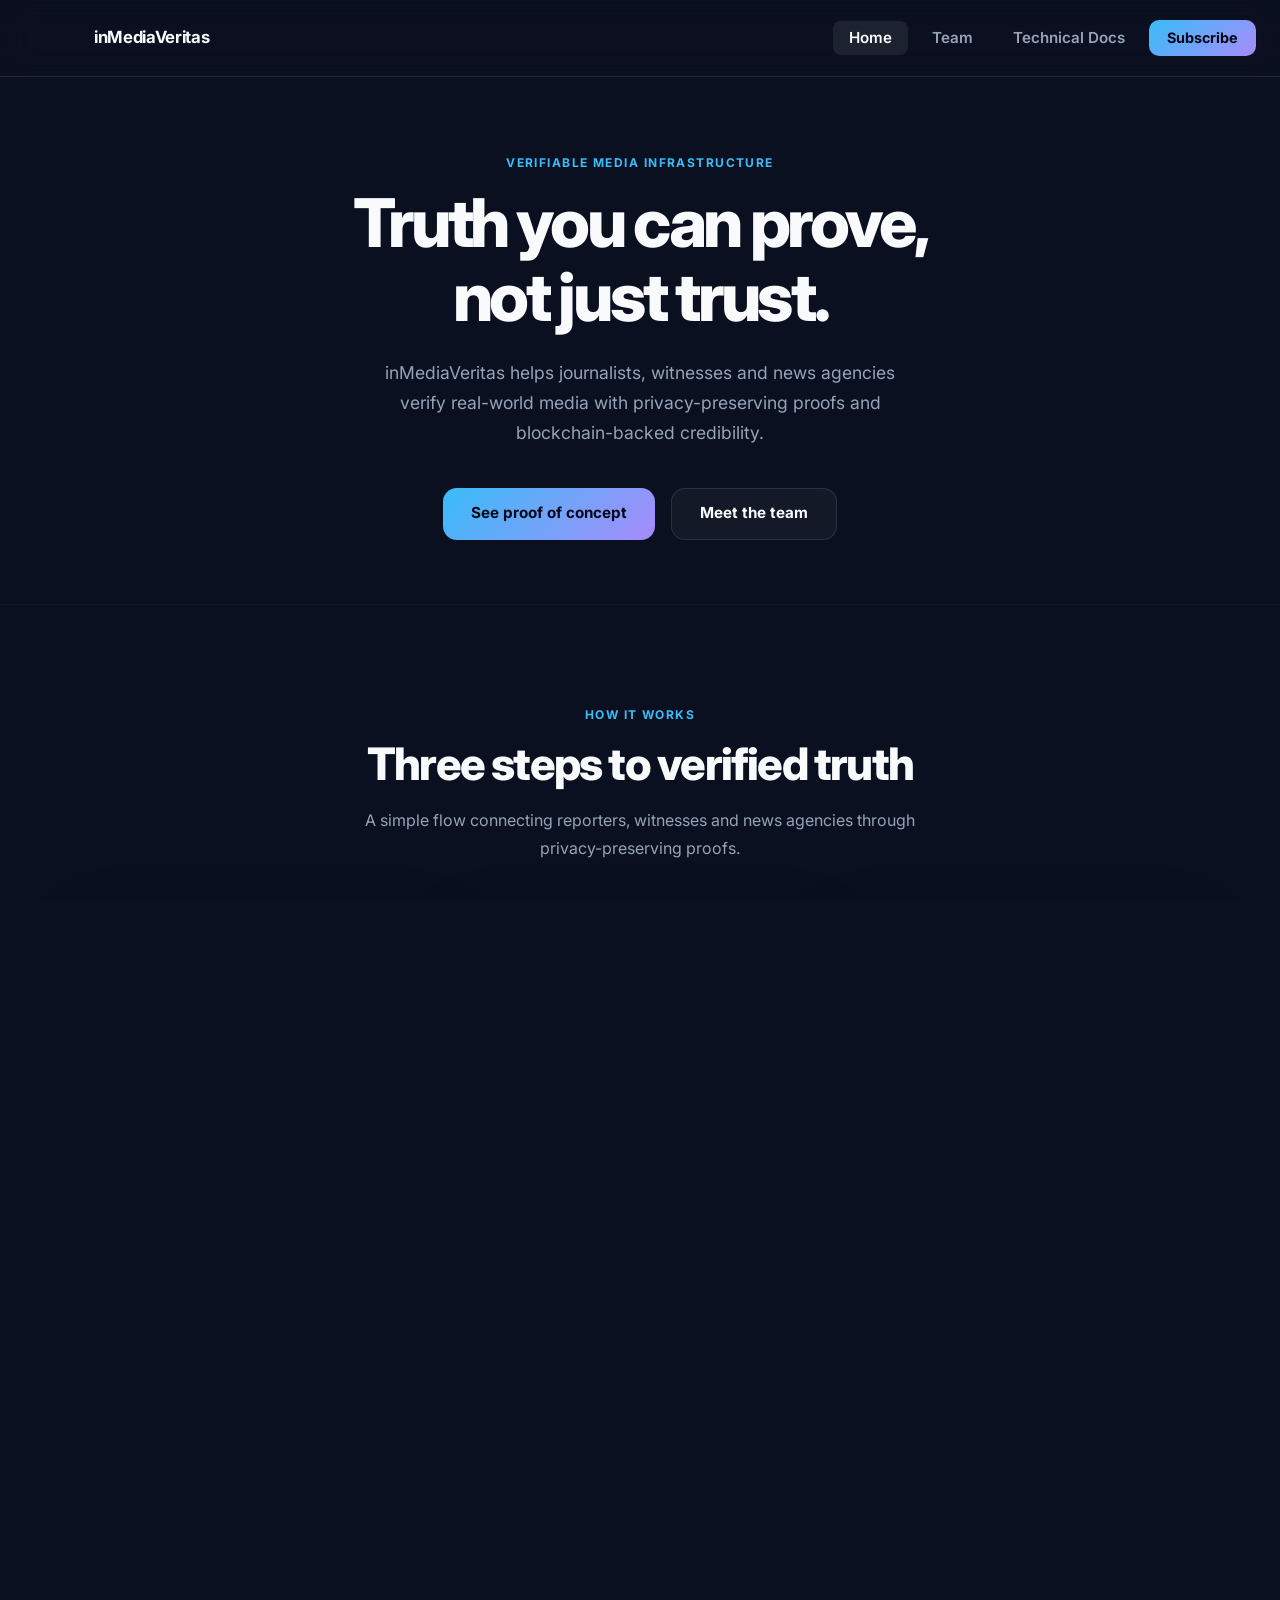
==== index.html @ 04a33a96 "Add mobile hamburger menu, center dropdown items Co-Authored-By: Claude Sonnet 4.6 <noreply@anthropi" ====
<!DOCTYPE html>
<html lang="en">
<head>
  <meta charset="UTF-8">
  <meta name="viewport" content="width=device-width, initial-scale=1.0">
  <title>inMediaVeritas</title>
  <link href="https://cdn.jsdelivr.net/npm/bootstrap@5.3.2/dist/css/bootstrap.min.css" rel="stylesheet">
  <link href="maincss.css" rel="stylesheet">
</head>
<body>

  <!-- Navigation -->
  <nav class="navbar-custom">
    <div class="nav-brand">
      <img src="imgs/logo.svg" class="navbar-logo" alt="inMediaVeritas">
      <span class="navbar-brand-text">inMediaVeritas</span>
    </div>
    <button class="nav-hamburger" id="navHamburger" onclick="toggleNav()" aria-label="Menu">
      <span></span><span></span><span></span>
    </button>
    <div class="nav-menu">
      <a href="index.html" class="nav-link-custom active">Home</a>
      <a href="team.html" class="nav-link-custom">Team</a>
      <a href="https://github.com/InMediaVeritas/Documentation" class="nav-link-custom" target="_blank">Technical Docs</a>
      <a href="subscribe.html" class="nav-subscribe-btn">Subscribe</a>
    </div>
  </nav>
  <script src="nav.js"></script>

  <!-- Hero -->
  <section class="hero">
    <span class="eyebrow">Verifiable media infrastructure</span>
    <h1>Truth you can prove,<br>not just trust.</h1>
    <p>inMediaVeritas helps journalists, witnesses and news agencies verify real-world media with privacy-preserving proofs and blockchain-backed credibility.</p>
    <div class="d-flex gap-3 justify-content-center flex-wrap">
      <a href="#demo" class="btn-primary-custom">See proof of concept</a>
      <a href="team.html" class="btn-secondary-custom">Meet the team</a>
    </div>
  </section>

  <hr class="divider">

  <!-- How it works -->
  <section class="section text-center">
    <span class="eyebrow">How it works</span>
    <h2 class="section-title">Three steps to verified truth</h2>
    <p class="section-subtitle">A simple flow connecting reporters, witnesses and news agencies through privacy-preserving proofs.</p>
    <div class="container">
      <div class="row g-4 justify-content-center">
        <div class="col-12 col-md-4">
          <div class="card-custom">
            <div class="card-number">01</div>
            <h3>Capture</h3>
            <p>Verified reporters upload original media with location proof directly to our decentralized file system.</p>
          </div>
        </div>
        <div class="col-12 col-md-4">
          <div class="card-custom">
            <div class="card-number">02</div>
            <h3>Verify</h3>
            <p>Local witnesses confirm or dispute the event privately using zero-knowledge proofs, without revealing their identity.</p>
          </div>
        </div>
        <div class="col-12 col-md-4">
          <div class="card-custom">
            <div class="card-number">03</div>
            <h3>Publish</h3>
            <p>News agencies access trusted media and verification proofs — transparency and accountability baked in.</p>
          </div>
        </div>
      </div>
    </div>
  </section>

  <hr class="divider">

  <!-- Technical architecture -->
  <section class="section text-center">
    <div class="container">
      <span class="eyebrow">Under the hood</span>
      <h2 class="section-title">Technical architecture</h2>
      <p class="section-subtitle">A privacy-preserving verification pipeline connecting reporters, witnesses and media agencies through zero-knowledge proofs and blockchain-backed credibility.</p>
      <div class="row justify-content-center">
        <div class="col-12 col-md-8">
          <img src="imgs/project_plan.jpg" class="arch-img" alt="Technical architecture diagram">
        </div>
      </div>
    </div>
  </section>

  <hr class="divider">

  <!-- See it in action -->
  <section class="section" id="demo">
    <div class="container">
      <div class="row align-items-center g-5 justify-content-center">
        <div class="col-12 col-md-5">
          <span class="demo-badge">Proof of Concept</span>
          <h2 class="section-title mt-1">See It In Action</h2>
          <p>This short walkthrough shows our proof of concept in use, following the full flow through inMediaVeritas:</p>
          <div class="demo-feature-list">
            <div class="demo-feature-item"><span class="demo-feature-icon">🔐</span><span>Signing in and choosing a role</span></div>
            <div class="demo-feature-item"><span class="demo-feature-icon">🪪</span><span>Generating a zk-SNARK identity proof</span></div>
            <div class="demo-feature-item"><span class="demo-feature-icon">📸</span><span>Capturing an event</span></div>
            <div class="demo-feature-item"><span class="demo-feature-icon">✅</span><span>Submitting it for verification</span></div>
            <div class="demo-feature-item"><span class="demo-feature-icon">🗳️</span><span>Voting on events</span></div>
          </div>
          <p class="demo-note">It's an early build, so expect rough edges — but blockchain proof verification and app integrations are fully working end to end.</p>
        </div>
        <div class="col-12 col-md-5">
          <div class="demo-video-frame">
            <video controls preload="metadata">
              <source src="imgs/demo.mp4" type="video/mp4">
              Your browser does not support the video tag.
            </video>
          </div>
        </div>
      </div>
    </div>
  </section>

  <hr class="divider">

  <!-- Subscribe CTA -->
  <section class="cta-section">
    <span class="eyebrow">Stay close</span>
    <h2>Stay close to the future<br>of verified media.</h2>
    <p class="section-subtitle">Get beta access, development updates and early product insights.</p>
    <a href="subscribe.html" class="btn-primary-custom">Get early access</a>
  </section>

  <!-- Footer -->
  <footer>
    <div class="footer-inner">
      <img src="imgs/logo_withText.svg" class="footer-logo" alt="inMediaVeritas">
      <p class="footer-tagline">Verifiable media infrastructure for a post-truth world.</p>
      <div class="footer-links">
        <a href="index.html" class="footer-link">Home</a>
        <a href="team.html" class="footer-link">Team</a>
        <a href="https://github.com/InMediaVeritas/Documentation" class="footer-link" target="_blank">Technical Docs</a>
        <a href="subscribe.html" class="footer-link">Subscribe</a>
      </div>
      <p class="footer-copy">© 2026 inMediaVeritas. All rights reserved.</p>
    </div>
  </footer>

</body>
</html>
---- maincss.css ----
@import url('https://fonts.googleapis.com/css2?family=Inter:wght@400;500;600;700;800&display=swap');

:root {
  --bg: #0b1020;
  --surface: #111827;
  --surface-soft: #172033;
  --text: #f8fafc;
  --muted: #94a3b8;
  --accent: #38bdf8;
  --accent-2: #a78bfa;
  --border: rgba(255, 255, 255, .10);
}

*, *::before, *::after {
  box-sizing: border-box;
}

body, html {
  height: 100%;
  width: 100%;
  overflow-x: hidden;
  margin: 0;
  padding: 0;
  font-family: Inter, system-ui, sans-serif;
  background: var(--bg);
  color: var(--text);
}

h1, h2, h3, h4, h5, h6 {
  letter-spacing: -0.04em;
  color: var(--text);
}

p {
  color: var(--muted);
  line-height: 1.7;
}

/* ── Navigation ── */
.navbar-custom {
  background: rgba(11, 16, 32, 0.82);
  backdrop-filter: blur(16px);
  -webkit-backdrop-filter: blur(16px);
  border-bottom: 1px solid var(--border);
  position: sticky;
  top: 0;
  z-index: 1000;
  display: flex;
  align-items: center;
  justify-content: space-between;
  padding: 8px 24px;
}

.nav-brand {
  display: flex;
  align-items: center;
  gap: 10px;
}

.navbar-brand-text {
  font-size: 1.05rem;
  font-weight: 700;
  color: var(--text);
  letter-spacing: -0.02em;
  white-space: nowrap;
}

.nav-menu {
  display: flex;
  align-items: center;
  gap: 8px;
}

.navbar-logo {
  height: 60px;
  width: 60px;
  object-fit: none;
  object-position: left center;
  filter: brightness(0) invert(1);
}

.nav-link-custom {
  font-weight: 600;
  color: var(--muted);
  text-decoration: none;
  padding: 6px 16px;
  border-radius: 8px;
  transition: background 0.2s, color 0.2s;
  font-size: 0.95rem;
}

.nav-link-custom:hover,
.nav-link-custom.active {
  color: var(--text);
  background: rgba(255, 255, 255, .08);
}

.nav-subscribe-btn {
  font-weight: 700;
  color: #020617 !important;
  background: linear-gradient(135deg, var(--accent), var(--accent-2));
  padding: 7px 18px;
  border-radius: 10px;
  text-decoration: none;
  font-size: 0.9rem;
  transition: opacity 0.2s;
  display: inline-flex;
  align-items: center;
}

.nav-subscribe-btn:hover {
  opacity: 0.85;
}

/* ── Layout ── */
.section {
  padding: 96px 20px;
}

.divider {
  border: 0;
  height: 1px;
  background: var(--border);
  width: 100%;
  margin: 0;
}

/* ── Eyebrow ── */
.eyebrow {
  display: inline-block;
  font-size: 0.75rem;
  font-weight: 700;
  letter-spacing: 0.12em;
  text-transform: uppercase;
  color: var(--accent);
  margin-bottom: 14px;
}

/* ── Hero ── */
.hero {
  padding: 72px 20px 64px;
  text-align: center;
}

.hero h1 {
  font-size: clamp(2.4rem, 6vw, 4.2rem);
  font-weight: 800;
  letter-spacing: -0.05em;
  line-height: 1.1;
  margin-bottom: 24px;
}

.hero > p {
  font-size: 1.1rem;
  max-width: 560px;
  margin: 0 auto 40px;
}

/* ── Buttons ── */
.btn-primary-custom {
  height: 52px;
  padding: 0 28px;
  border-radius: 14px;
  font-weight: 700;
  text-decoration: none;
  display: inline-flex;
  align-items: center;
  justify-content: center;
  background: linear-gradient(135deg, var(--accent), var(--accent-2));
  color: #020617;
  font-size: 0.95rem;
  border: none;
  cursor: pointer;
  transition: opacity 0.2s, transform 0.15s;
  font-family: Inter, system-ui, sans-serif;
}

.btn-primary-custom:hover {
  opacity: 0.87;
  color: #020617;
  transform: translateY(-1px);
}

.btn-secondary-custom {
  height: 52px;
  padding: 0 28px;
  border-radius: 14px;
  font-weight: 700;
  text-decoration: none;
  display: inline-flex;
  align-items: center;
  justify-content: center;
  border: 1px solid var(--border);
  color: var(--text);
  background: rgba(255, 255, 255, .04);
  font-size: 0.95rem;
  cursor: pointer;
  transition: background 0.2s, transform 0.15s;
  font-family: Inter, system-ui, sans-serif;
}

.btn-secondary-custom:hover {
  background: rgba(255, 255, 255, .09);
  color: var(--text);
  transform: translateY(-1px);
}

/* ── Cards ── */
.card-custom {
  padding: 28px;
  border: 1px solid var(--border);
  border-radius: 24px;
  background: linear-gradient(180deg, rgba(255, 255, 255, .06), rgba(255, 255, 255, .02));
  box-shadow: 0 24px 80px rgba(0, 0, 0, .22);
  height: 100%;
}

.card-number {
  font-size: 0.72rem;
  font-weight: 800;
  letter-spacing: 0.14em;
  text-transform: uppercase;
  color: var(--accent);
  margin-bottom: 12px;
}

.card-custom h3 {
  font-size: 1.2rem;
  font-weight: 700;
  margin-bottom: 10px;
}

/* ── Section typography ── */
.section-title {
  font-size: clamp(1.8rem, 4vw, 2.8rem);
  font-weight: 800;
  margin-bottom: 16px;
}

.section-subtitle {
  font-size: 1rem;
  max-width: 560px;
  margin: 0 auto 56px;
}

/* ── Architecture diagram ── */
.arch-img {
  width: 100%;
  height: auto;
  max-height: 700px;
  object-fit: contain;
  display: block;
  border-radius: 20px;
  opacity: 0.92;
}

/* ── Subscribe CTA section ── */
.cta-section {
  text-align: center;
  padding: 96px 20px;
  background: linear-gradient(180deg, rgba(56, 189, 248, .05), rgba(167, 139, 250, .05));
  border-top: 1px solid var(--border);
  border-bottom: 1px solid var(--border);
}

.cta-section h2 {
  font-size: clamp(1.6rem, 3.5vw, 2.4rem);
  font-weight: 800;
  margin-bottom: 16px;
}

/* ── Demo section ── */
.demo-badge {
  display: inline-block;
  background: rgba(56, 189, 248, .12);
  color: var(--accent);
  border: 1px solid rgba(56, 189, 248, .25);
  font-size: 0.72rem;
  font-weight: 700;
  letter-spacing: 0.1em;
  text-transform: uppercase;
  padding: 5px 14px;
  border-radius: 20px;
  margin-bottom: 14px;
}

.demo-feature-list {
  margin: 24px 0;
  display: flex;
  flex-direction: column;
  gap: 8px;
}

.demo-feature-item {
  display: flex;
  align-items: center;
  gap: 12px;
  padding: 10px 14px;
  background: rgba(255, 255, 255, .04);
  border: 1px solid var(--border);
  border-radius: 10px;
}

.demo-feature-icon {
  font-size: 1.1rem;
  flex-shrink: 0;
  width: 24px;
  text-align: center;
}

.demo-feature-item span {
  color: var(--muted);
  font-size: 0.9rem;
}

.demo-note {
  font-size: 0.85rem;
  color: var(--muted);
  font-style: italic;
}

.demo-video-frame {
  border: 1px solid var(--border);
  border-radius: 24px;
  overflow: hidden;
  background: var(--surface);
  box-shadow: 0 24px 80px rgba(0, 0, 0, .3);
  display: flex;
  justify-content: center;
  padding: 16px;
}

.demo-video-frame video {
  border-radius: 12px;
  max-width: 100%;
  max-height: 560px;
}

/* ── Team ── */
.team-card {
  padding: 28px;
  border: 1px solid var(--border);
  border-radius: 24px;
  background: linear-gradient(180deg, rgba(255, 255, 255, .06), rgba(255, 255, 255, .02));
  box-shadow: 0 24px 80px rgba(0, 0, 0, .22);
  height: 100%;
  display: flex;
  flex-direction: column;
  align-items: center;
  text-align: center;
}

.member-img {
  width: 88px;
  height: 88px;
  border-radius: 50%;
  object-fit: cover;
  border: 2px solid var(--border);
  margin-bottom: 16px;
  filter: brightness(0) invert(0.7);
}

.member-name {
  font-size: 1rem;
  font-weight: 700;
  margin-bottom: 4px;
  color: var(--text);
  letter-spacing: -0.02em;
}

.member-role {
  font-size: 0.82rem;
  font-weight: 600;
  color: var(--accent);
  margin-bottom: 12px;
  letter-spacing: 0.02em;
  text-transform: uppercase;
}

.member-bio {
  font-size: 0.875rem;
  color: var(--muted);
  line-height: 1.65;
  margin-bottom: 18px;
  flex: 1;
}

.skill-tags {
  display: flex;
  flex-wrap: wrap;
  gap: 8px 6px;
  justify-content: center;
  margin-top: auto;
}

.skill-tag {
  font-size: 0.72rem;
  font-weight: 600;
  line-height: 1;
  padding: 5px 12px;
  border-radius: 20px;
  background: rgba(56, 189, 248, .1);
  border: 1px solid rgba(56, 189, 248, .25);
  color: var(--accent);
  letter-spacing: 0.03em;
  white-space: nowrap;
}

.team-photo {
  border-radius: 24px;
  width: 100%;
  height: auto;
  border: 1px solid var(--border);
  box-shadow: 0 24px 80px rgba(0, 0, 0, .3);
}

/* ── Subscribe page ── */
.subscribe-hero {
  padding: 96px 0 64px;
  text-align: center;
}

.subscribe-hero h1 {
  font-size: clamp(2rem, 5vw, 3.2rem);
  font-weight: 800;
}

.subscribe-card {
  background: var(--surface);
  border: 1px solid var(--border);
  border-radius: 24px;
  padding: 48px 40px;
  max-width: 540px;
  margin: 0 auto;
  box-shadow: 0 24px 80px rgba(0, 0, 0, .3);
}

.subscribe-label {
  font-size: 0.9rem;
  font-weight: 600;
  color: var(--text);
  display: block;
  margin-bottom: 6px;
}

.subscribe-input {
  border: 1.5px solid var(--border);
  border-radius: 12px;
  padding: 12px 16px;
  font-size: 1rem;
  width: 100%;
  outline: none;
  transition: border-color 0.2s;
  background: rgba(255, 255, 255, .04);
  color: var(--text);
  font-family: Inter, system-ui, sans-serif;
}

.subscribe-input::placeholder {
  color: var(--muted);
}

.subscribe-input:focus {
  border-color: var(--accent);
}

.subscribe-btn {
  height: 52px;
  background: linear-gradient(135deg, var(--accent), var(--accent-2));
  color: #020617;
  border: none;
  border-radius: 14px;
  font-weight: 700;
  font-size: 1rem;
  width: 100%;
  cursor: pointer;
  transition: opacity 0.2s, transform 0.1s;
  letter-spacing: 0.02em;
  font-family: Inter, system-ui, sans-serif;
}

.subscribe-btn:hover {
  opacity: 0.87;
}

.subscribe-btn:active {
  transform: scale(0.98);
}

.subscribe-btn:disabled {
  opacity: 0.45;
  cursor: not-allowed;
}

.success-box {
  display: none;
  background: rgba(134, 239, 172, .08);
  border: 1.5px solid rgba(134, 239, 172, .3);
  border-radius: 12px;
  padding: 20px;
  text-align: center;
  color: #86efac;
  font-weight: 600;
}

.error-msg {
  display: none;
  color: #f87171;
  font-size: 0.85rem;
  margin-top: 4px;
}

.privacy-note {
  font-size: 0.78rem;
  color: var(--muted);
  text-align: center;
  margin-top: 16px;
}

.perks {
  max-width: 700px;
  margin: 48px auto 0;
  display: grid;
  grid-template-columns: repeat(3, 1fr);
  gap: 16px;
}

.perk-item {
  display: flex;
  flex-direction: column;
  align-items: flex-start;
  gap: 10px;
  padding: 20px;
  background: linear-gradient(180deg, rgba(255,255,255,.06), rgba(255,255,255,.02));
  border: 1px solid var(--border);
  border-radius: 16px;
}

.perk-icon {
  font-size: 1.5rem;
}

.perk-text strong {
  display: block;
  font-weight: 700;
  color: var(--text);
  margin-bottom: 4px;
  font-size: 0.9rem;
}

.perk-text span {
  color: var(--muted);
  font-size: 0.82rem;
  line-height: 1.5;
}

@media (max-width: 600px) {
  .perks {
    grid-template-columns: 1fr;
  }
}

.role-btn {
  font-size: 0.85rem;
  font-weight: 600;
  padding: 7px 16px;
  border-radius: 20px;
  border: 1px solid var(--border);
  color: var(--muted);
  background: transparent;
  cursor: pointer;
  transition: all 0.18s;
  font-family: Inter, system-ui, sans-serif;
}

.role-btn:hover {
  border-color: rgba(56, 189, 248, .4);
  color: var(--accent);
  background: rgba(56, 189, 248, .08);
}

.role-btn.active {
  background: rgba(56, 189, 248, .15);
  border-color: var(--accent);
  color: var(--accent);
}

/* ── Footer ── */
footer {
  background: var(--surface);
  border-top: 1px solid var(--border);
  padding: 36px 20px;
}

.footer-inner {
  max-width: 900px;
  margin: 0 auto;
  display: flex;
  flex-direction: column;
  align-items: center;
  text-align: center;
  gap: 20px;
}

.footer-logo {
  height: 96px;
  filter: brightness(0) invert(1);
  opacity: 0.65;
}

.footer-tagline {
  font-size: 0.9rem;
  color: var(--muted);
  margin: 0;
}

.footer-links {
  display: flex;
  gap: 28px;
}

.footer-link {
  font-size: 0.9rem;
  font-weight: 600;
  color: var(--muted);
  text-decoration: none;
  transition: color 0.2s;
}

.footer-link:hover {
  color: var(--text);
}

.footer-copy {
  font-size: 0.78rem;
  color: var(--muted);
  opacity: 0.55;
  margin: 0;
}

/* ── Hamburger ── */
.nav-hamburger {
  display: none;
  flex-direction: column;
  gap: 5px;
  background: none;
  border: none;
  cursor: pointer;
  padding: 4px;
}

.nav-hamburger span {
  display: block;
  width: 22px;
  height: 2px;
  background: var(--text);
  border-radius: 2px;
  transition: transform 0.2s, opacity 0.2s;
}

.nav-hamburger.open span:nth-child(1) {
  transform: translateY(7px) rotate(45deg);
}
.nav-hamburger.open span:nth-child(2) {
  opacity: 0;
}
.nav-hamburger.open span:nth-child(3) {
  transform: translateY(-7px) rotate(-45deg);
}

/* ── Responsive ── */
@media (max-width: 768px) {
  .navbar-custom {
    position: relative;
  }

  .nav-hamburger {
    display: flex;
  }

  .nav-menu {
    display: none;
    flex-direction: column;
    align-items: center;
    position: absolute;
    top: 100%;
    left: 0;
    right: 0;
    background: rgba(11, 16, 32, 0.97);
    backdrop-filter: blur(16px);
    -webkit-backdrop-filter: blur(16px);
    border-bottom: 1px solid var(--border);
    padding: 12px 16px 16px;
    gap: 4px;
    z-index: 999;
  }

  .nav-menu.open {
    display: flex;
  }

  .nav-link-custom {
    padding: 10px 16px;
  }

  .nav-subscribe-btn {
    margin-top: 4px;
  }

  .hero {
    padding: 88px 20px 72px;
  }

  .section {
    padding: 72px 20px;
  }

  .subscribe-card {
    padding: 32px 20px;
    margin: 0 16px;
  }

  .cta-section {
    padding: 72px 20px;
  }

  .subscribe-hero {
    padding: 72px 0 48px;
  }
}
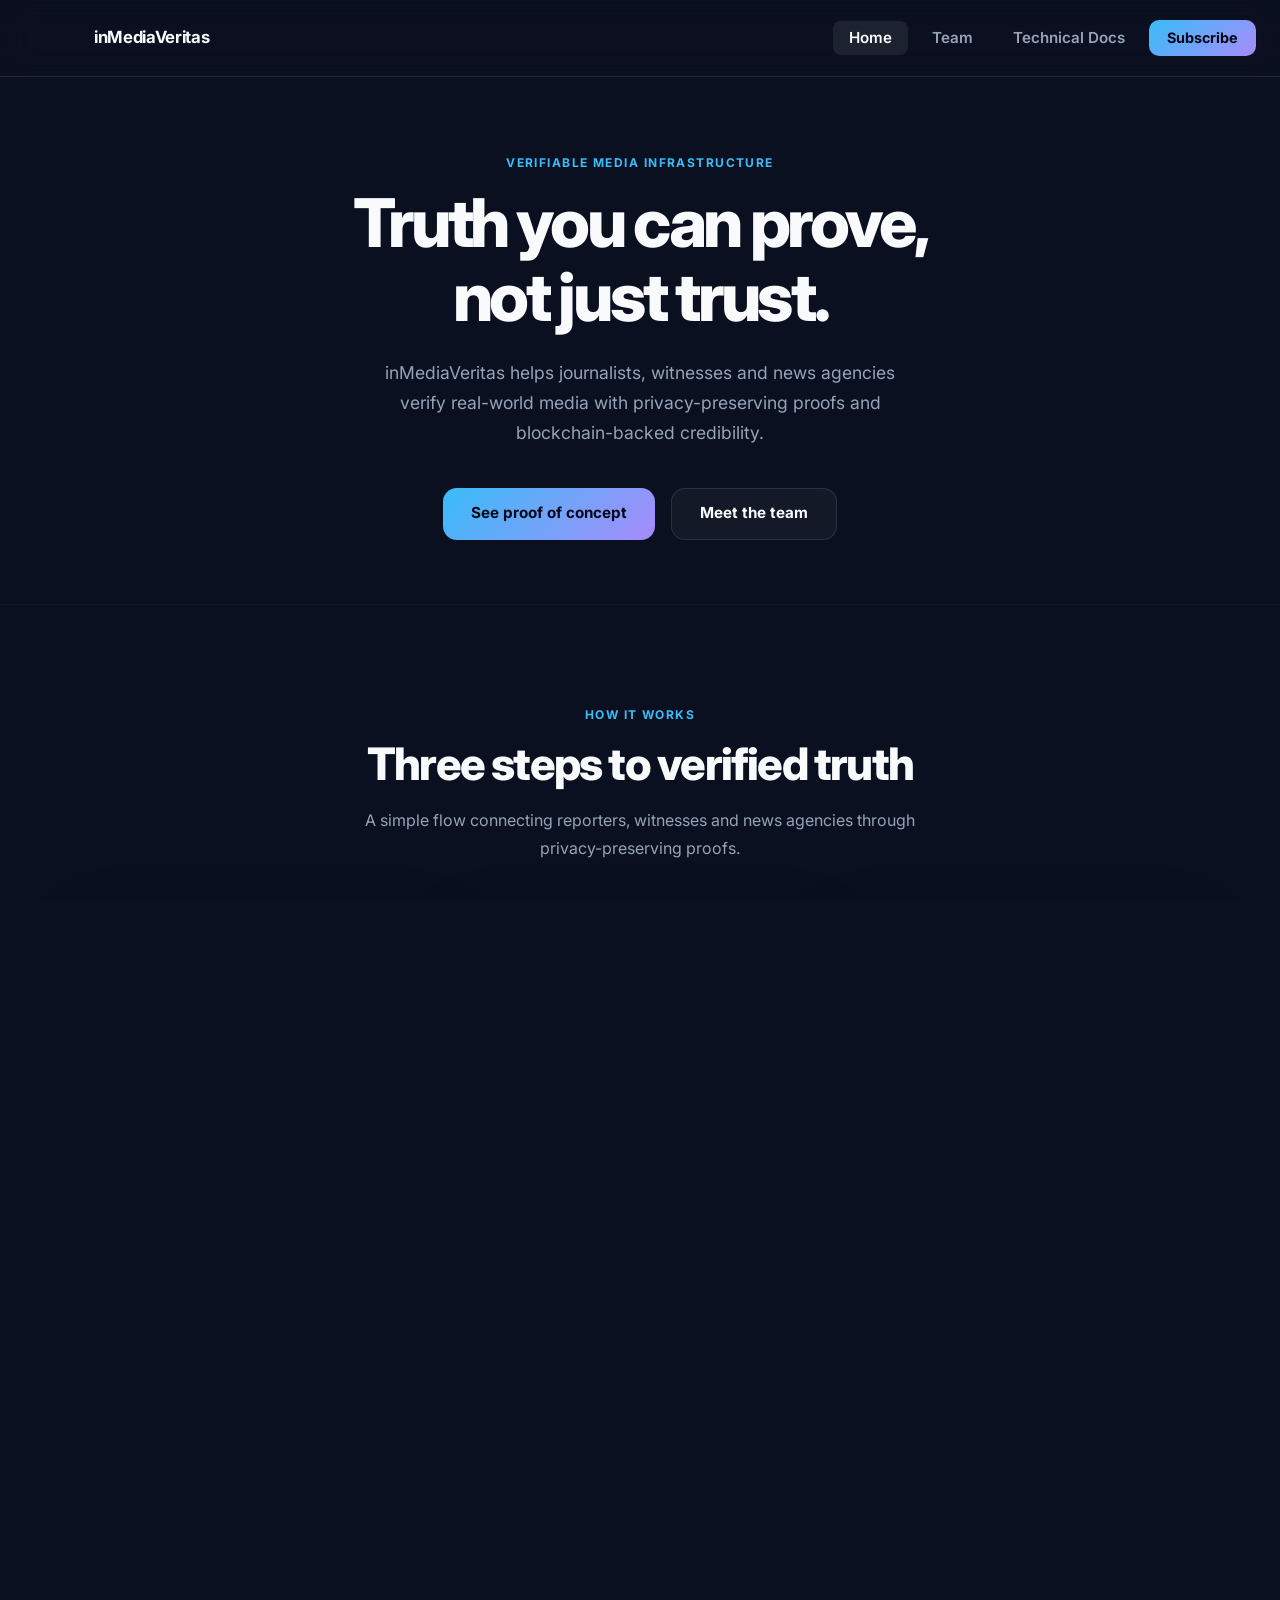
==== commit 894d249e: "architecture picture update" ====
--- a/index.html
+++ b/index.html
@@ -81,8 +81,8 @@
       <h2 class="section-title">Technical architecture</h2>
       <p class="section-subtitle">A privacy-preserving verification pipeline connecting reporters, witnesses and media agencies through zero-knowledge proofs and blockchain-backed credibility.</p>
       <div class="row justify-content-center">
-        <div class="col-12 col-md-8">
-          <img src="imgs/project_plan.jpg" class="arch-img" alt="Technical architecture diagram">
+        <div class="col-12 col-md-10">
+          <img src="imgs/b333531d-4274-4398-9d7e-0205c44e10c8.png" class="arch-img" alt="Technical architecture diagram">
         </div>
       </div>
     </div>
--- a/maincss.css
+++ b/maincss.css
@@ -350,15 +350,29 @@
   text-align: center;
 }
 
-.member-img {
-  width: 88px;
-  height: 88px;
+.member-avatar {
+  width: 80px;
+  height: 80px;
   border-radius: 50%;
-  object-fit: cover;
-  border: 2px solid var(--border);
+  display: flex;
+  align-items: center;
+  justify-content: center;
+  font-size: 1.3rem;
+  font-weight: 700;
+  letter-spacing: -0.02em;
   margin-bottom: 16px;
-  filter: brightness(0) invert(0.7);
-}
+  flex-shrink: 0;
+  color: #0b1020;
+}
+
+.avatar-sky    { background: linear-gradient(135deg, #38bdf8, #0ea5e9); }
+.avatar-purple { background: linear-gradient(135deg, #a78bfa, #7c3aed); }
+.avatar-teal   { background: linear-gradient(135deg, #2dd4bf, #0d9488); }
+.avatar-indigo { background: linear-gradient(135deg, #818cf8, #4f46e5); }
+.avatar-emerald{ background: linear-gradient(135deg, #34d399, #059669); }
+.avatar-orange { background: linear-gradient(135deg, #fb923c, #ea580c); }
+.avatar-rose   { background: linear-gradient(135deg, #f472b6, #db2777); }
+.avatar-amber  { background: linear-gradient(135deg, #fbbf24, #d97706); }
 
 .member-name {
   font-size: 1rem;
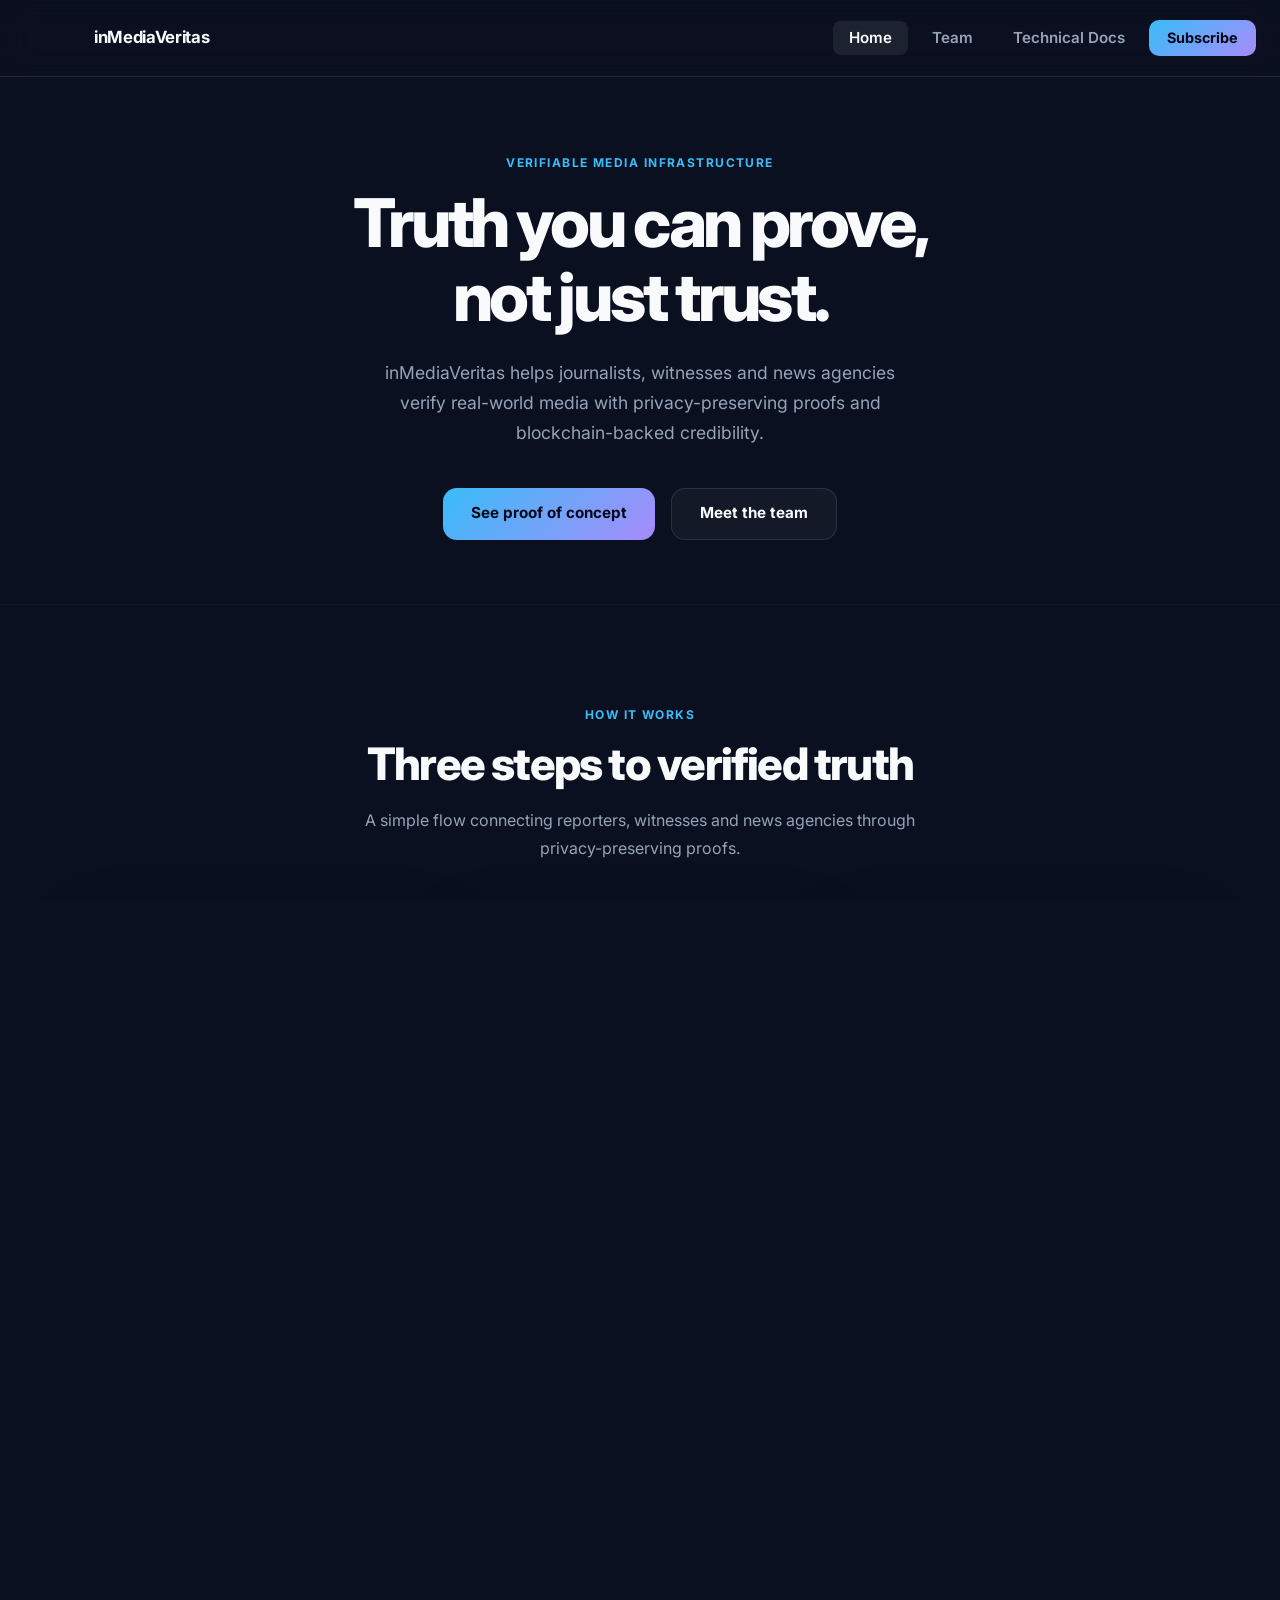
==== commit dd56fe79: "new architecture darker" ====
--- a/index.html
+++ b/index.html
@@ -82,7 +82,7 @@
       <p class="section-subtitle">A privacy-preserving verification pipeline connecting reporters, witnesses and media agencies through zero-knowledge proofs and blockchain-backed credibility.</p>
       <div class="row justify-content-center">
         <div class="col-12 col-md-10">
-          <img src="imgs/b333531d-4274-4398-9d7e-0205c44e10c8.png" class="arch-img" alt="Technical architecture diagram">
+          <img src="imgs/arch_darker.png" class="arch-img" alt="Technical architecture diagram">
         </div>
       </div>
     </div>
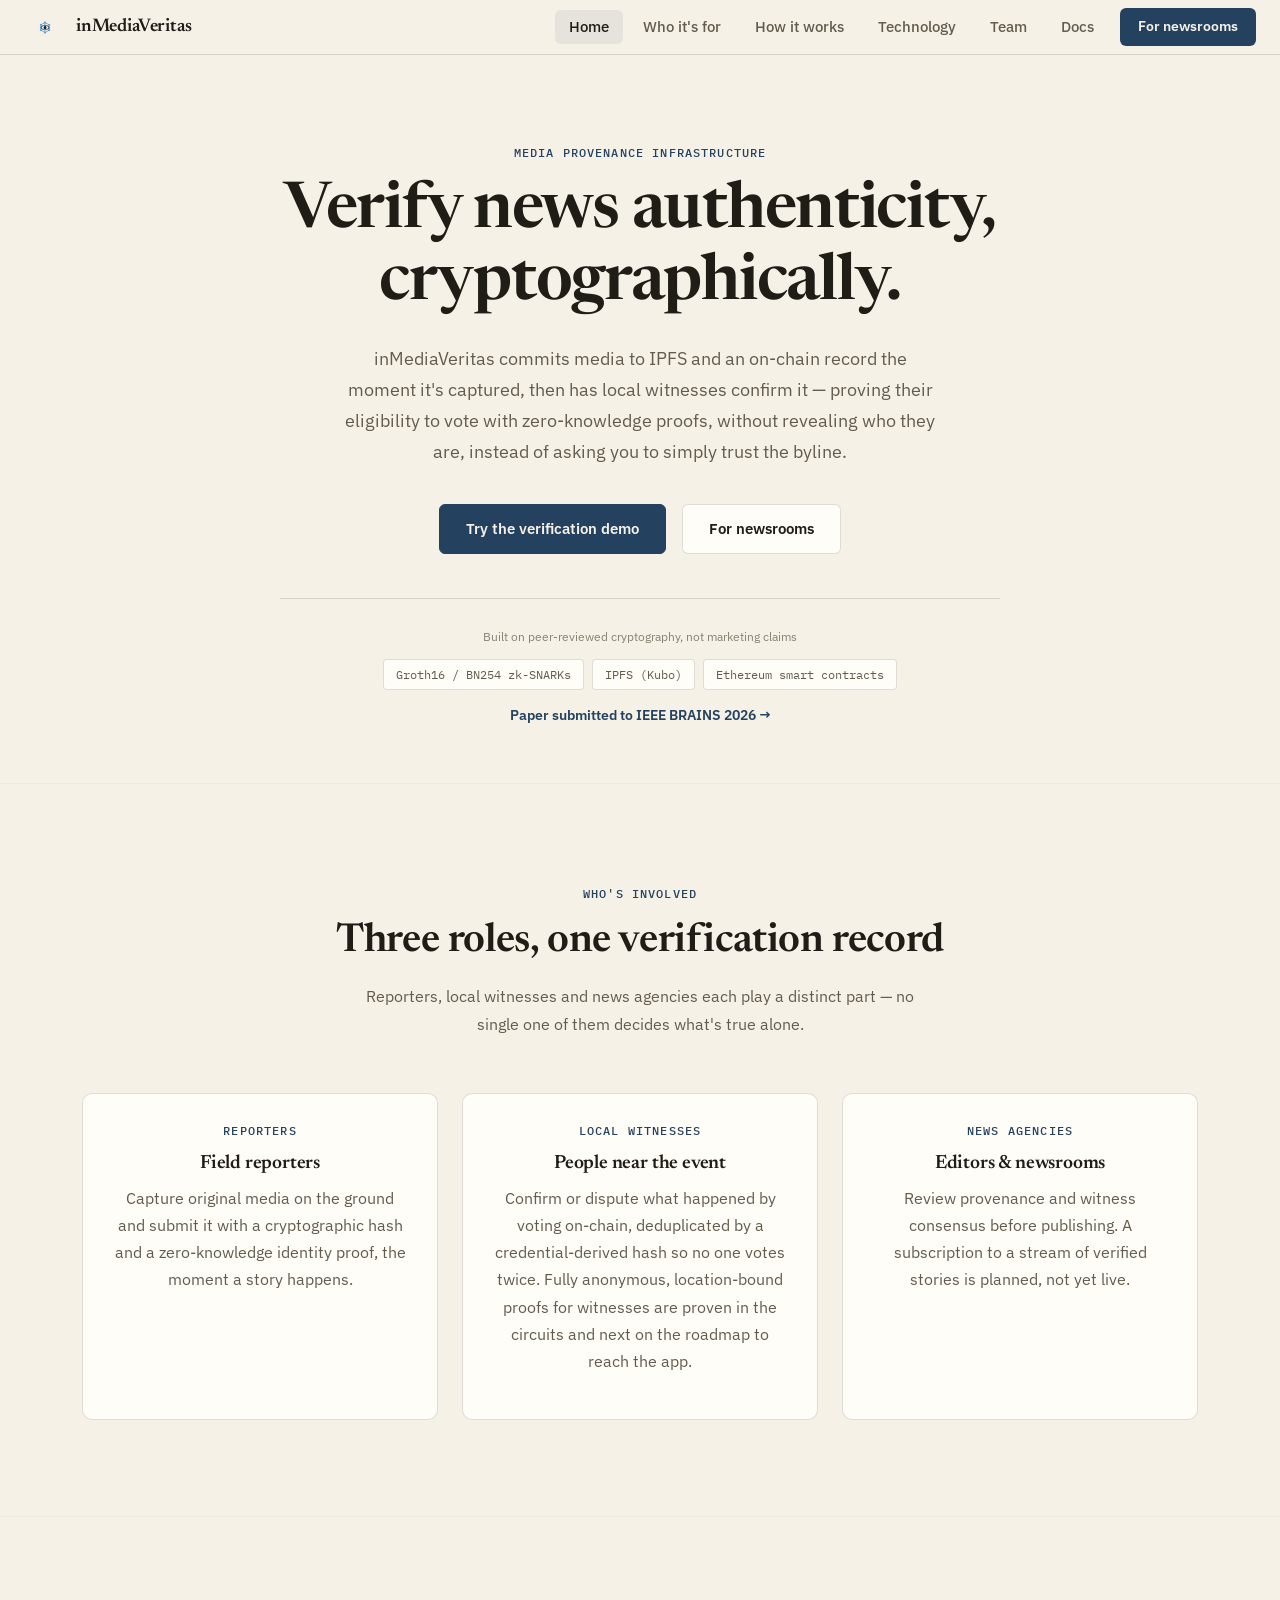
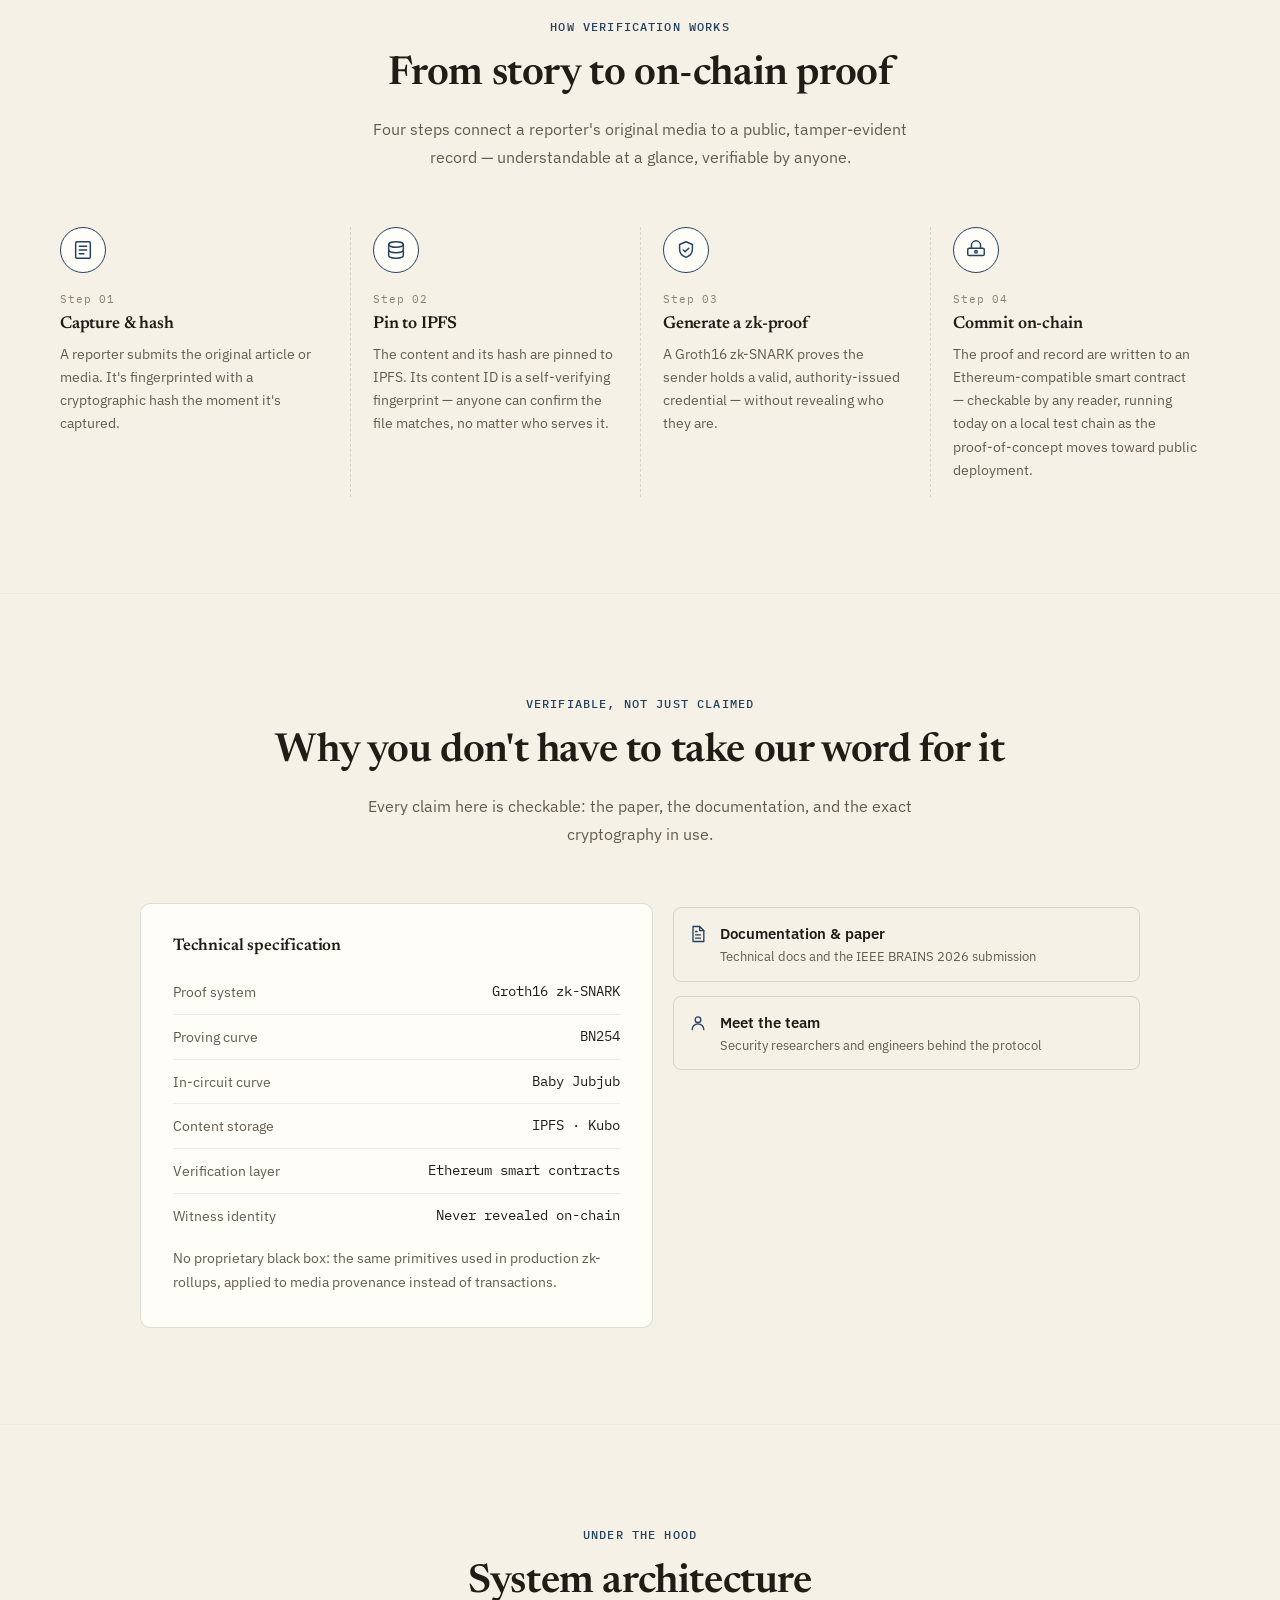
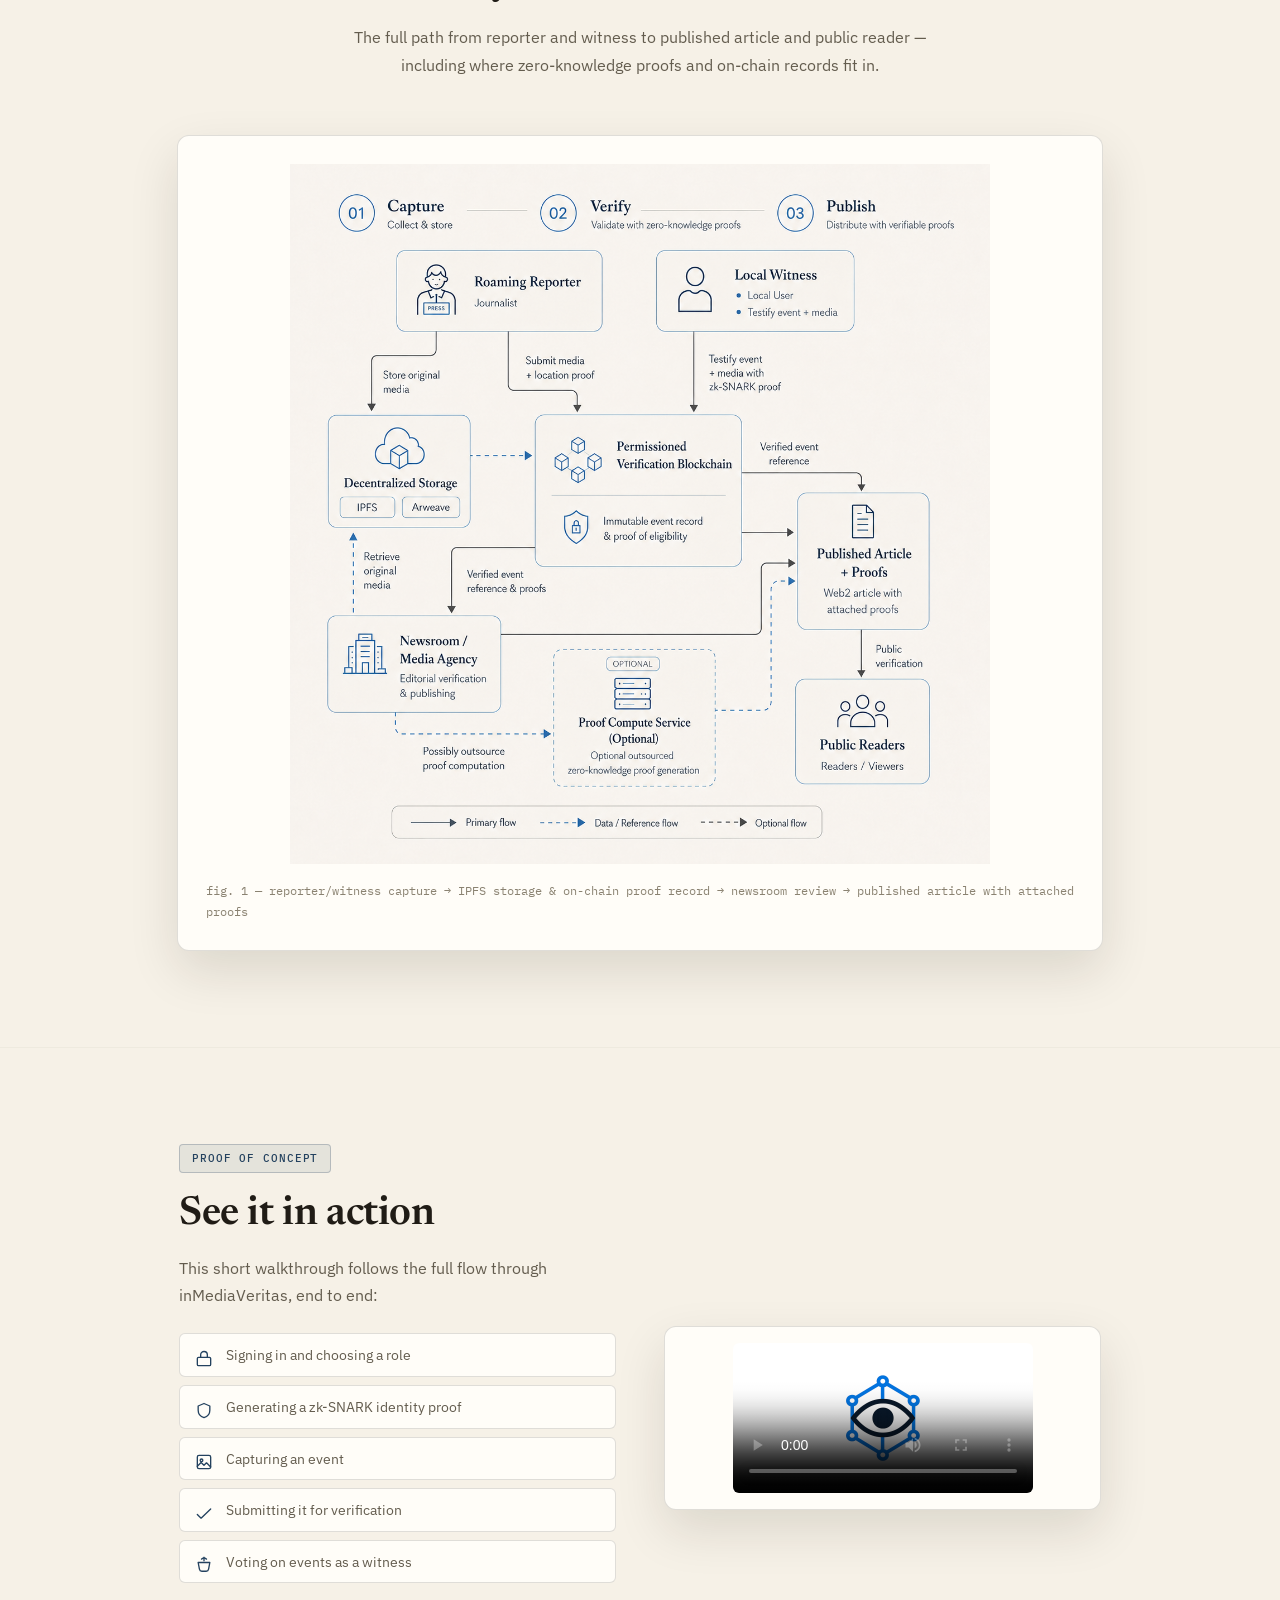
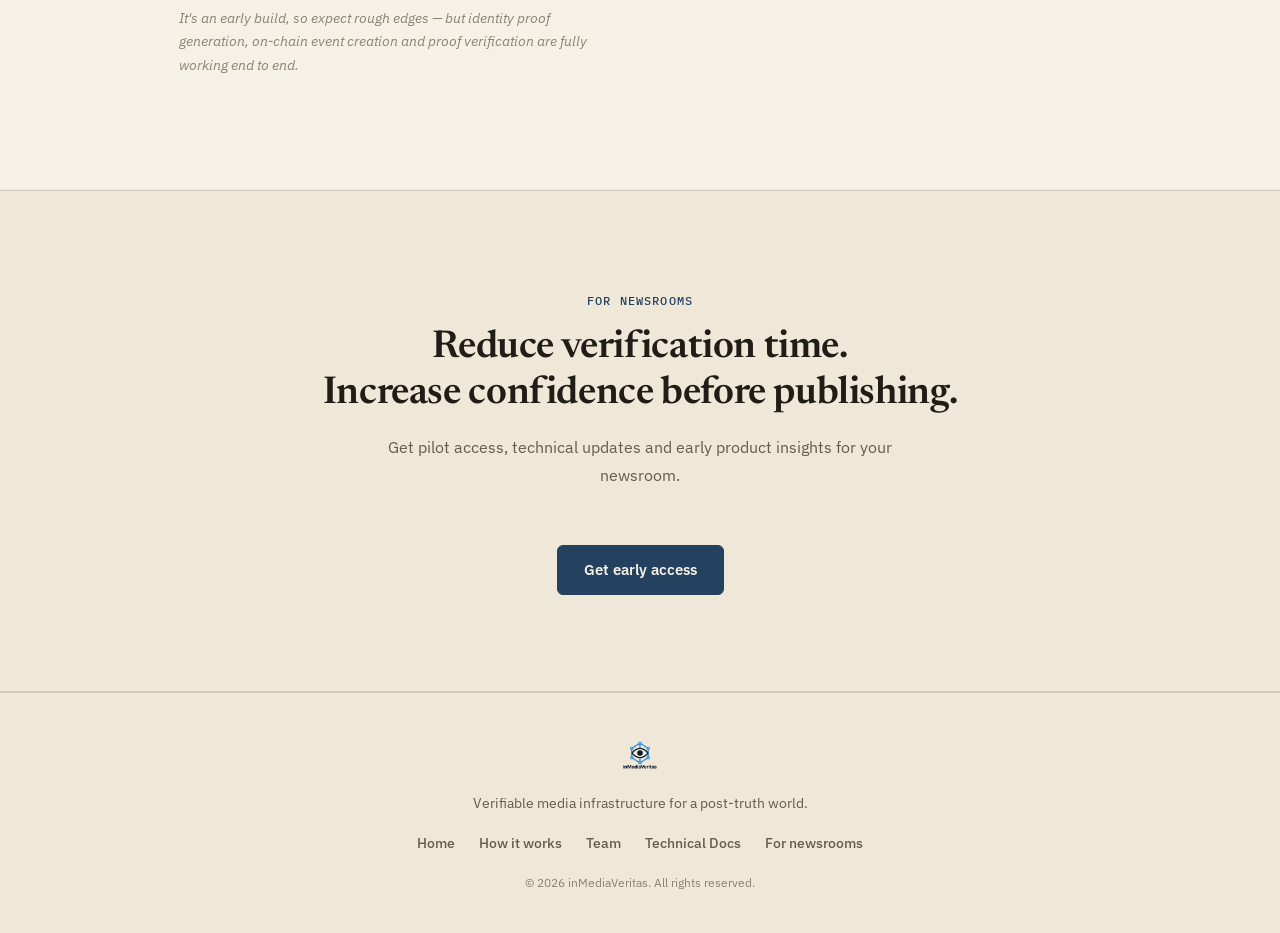
==== commit 01a9fb20: "Redesign landing page with editorial paper theme, fix copy accuracy Switch from dark tech theme to a" ====
--- a/index.html
+++ b/index.html
@@ -3,11 +3,18 @@
 <head>
   <meta charset="UTF-8">
   <meta name="viewport" content="width=device-width, initial-scale=1.0">
-  <title>inMediaVeritas</title>
+  <title>inMediaVeritas — Verify news authenticity, cryptographically</title>
+  <meta name="description" content="inMediaVeritas commits media to IPFS and Ethereum on-chain records, then lets local witnesses confirm it with zero-knowledge proofs of eligibility — not editorial trust alone.">
+  <meta property="og:title" content="inMediaVeritas — Verify news authenticity, cryptographically">
+  <meta property="og:description" content="A verification layer for journalism, built on on-chain provenance records, IPFS and zk-SNARK witness eligibility proofs.">
+  <meta property="og:image" content="imgs/logo_withText.svg">
+  <meta property="og:type" content="website">
   <link href="https://cdn.jsdelivr.net/npm/bootstrap@5.3.2/dist/css/bootstrap.min.css" rel="stylesheet">
   <link href="maincss.css" rel="stylesheet">
 </head>
 <body>
+
+  <a href="#main" class="skip-link">Skip to content</a>
 
   <!-- Navigation -->
   <nav class="navbar-custom">
@@ -20,114 +27,238 @@
     </button>
     <div class="nav-menu">
       <a href="index.html" class="nav-link-custom active">Home</a>
+      <a href="#who" class="nav-link-custom">Who it's for</a>
+      <a href="#how-it-works" class="nav-link-custom">How it works</a>
+      <a href="#trust" class="nav-link-custom">Technology</a>
       <a href="team.html" class="nav-link-custom">Team</a>
-      <a href="https://github.com/InMediaVeritas/Documentation" class="nav-link-custom" target="_blank">Technical Docs</a>
-      <a href="subscribe.html" class="nav-subscribe-btn">Subscribe</a>
+      <a href="https://github.com/InMediaVeritas/Documentation" class="nav-link-custom" target="_blank">Docs</a>
+      <a href="subscribe.html" class="nav-subscribe-btn">For newsrooms</a>
     </div>
   </nav>
   <script src="nav.js"></script>
 
-  <!-- Hero -->
-  <section class="hero">
-    <span class="eyebrow">Verifiable media infrastructure</span>
-    <h1>Truth you can prove,<br>not just trust.</h1>
-    <p>inMediaVeritas helps journalists, witnesses and news agencies verify real-world media with privacy-preserving proofs and blockchain-backed credibility.</p>
-    <div class="d-flex gap-3 justify-content-center flex-wrap">
-      <a href="#demo" class="btn-primary-custom">See proof of concept</a>
-      <a href="team.html" class="btn-secondary-custom">Meet the team</a>
-    </div>
-  </section>
-
-  <hr class="divider">
-
-  <!-- How it works -->
-  <section class="section text-center">
-    <span class="eyebrow">How it works</span>
-    <h2 class="section-title">Three steps to verified truth</h2>
-    <p class="section-subtitle">A simple flow connecting reporters, witnesses and news agencies through privacy-preserving proofs.</p>
-    <div class="container">
-      <div class="row g-4 justify-content-center">
-        <div class="col-12 col-md-4">
-          <div class="card-custom">
-            <div class="card-number">01</div>
-            <h3>Capture</h3>
-            <p>Verified reporters upload original media with location proof directly to our decentralized file system.</p>
-          </div>
-        </div>
-        <div class="col-12 col-md-4">
-          <div class="card-custom">
-            <div class="card-number">02</div>
-            <h3>Verify</h3>
-            <p>Local witnesses confirm or dispute the event privately using zero-knowledge proofs, without revealing their identity.</p>
-          </div>
-        </div>
-        <div class="col-12 col-md-4">
-          <div class="card-custom">
-            <div class="card-number">03</div>
-            <h3>Publish</h3>
-            <p>News agencies access trusted media and verification proofs — transparency and accountability baked in.</p>
-          </div>
-        </div>
-      </div>
-    </div>
-  </section>
-
-  <hr class="divider">
-
-  <!-- Technical architecture -->
-  <section class="section text-center">
-    <div class="container">
-      <span class="eyebrow">Under the hood</span>
-      <h2 class="section-title">Technical architecture</h2>
-      <p class="section-subtitle">A privacy-preserving verification pipeline connecting reporters, witnesses and media agencies through zero-knowledge proofs and blockchain-backed credibility.</p>
-      <div class="row justify-content-center">
-        <div class="col-12 col-md-10">
-          <img src="imgs/arch_darker.png" class="arch-img" alt="Technical architecture diagram">
-        </div>
-      </div>
-    </div>
-  </section>
-
-  <hr class="divider">
-
-  <!-- See it in action -->
-  <section class="section" id="demo">
-    <div class="container">
-      <div class="row align-items-center g-5 justify-content-center">
-        <div class="col-12 col-md-5">
-          <span class="demo-badge">Proof of Concept</span>
-          <h2 class="section-title mt-1">See It In Action</h2>
-          <p>This short walkthrough shows our proof of concept in use, following the full flow through inMediaVeritas:</p>
-          <div class="demo-feature-list">
-            <div class="demo-feature-item"><span class="demo-feature-icon">🔐</span><span>Signing in and choosing a role</span></div>
-            <div class="demo-feature-item"><span class="demo-feature-icon">🪪</span><span>Generating a zk-SNARK identity proof</span></div>
-            <div class="demo-feature-item"><span class="demo-feature-icon">📸</span><span>Capturing an event</span></div>
-            <div class="demo-feature-item"><span class="demo-feature-icon">✅</span><span>Submitting it for verification</span></div>
-            <div class="demo-feature-item"><span class="demo-feature-icon">🗳️</span><span>Voting on events</span></div>
-          </div>
-          <p class="demo-note">It's an early build, so expect rough edges — but blockchain proof verification and app integrations are fully working end to end.</p>
-        </div>
-        <div class="col-12 col-md-5">
-          <div class="demo-video-frame">
-            <video controls preload="metadata">
-              <source src="imgs/demo.mp4" type="video/mp4">
-              Your browser does not support the video tag.
-            </video>
-          </div>
-        </div>
-      </div>
-    </div>
-  </section>
-
-  <hr class="divider">
-
-  <!-- Subscribe CTA -->
-  <section class="cta-section">
-    <span class="eyebrow">Stay close</span>
-    <h2>Stay close to the future<br>of verified media.</h2>
-    <p class="section-subtitle">Get beta access, development updates and early product insights.</p>
-    <a href="subscribe.html" class="btn-primary-custom">Get early access</a>
-  </section>
+  <main id="main">
+
+    <!-- Hero -->
+    <section class="hero">
+      <span class="eyebrow">Media provenance infrastructure</span>
+      <h1>Verify news authenticity,<br>cryptographically.</h1>
+      <p>inMediaVeritas commits media to IPFS and an on-chain record the moment it's captured, then has local witnesses confirm it — proving their eligibility to vote with zero-knowledge proofs, without revealing who they are, instead of asking you to simply trust the byline.</p>
+      <div class="d-flex gap-3 justify-content-center flex-wrap">
+        <a href="#demo" class="btn-primary-custom">Try the verification demo</a>
+        <a href="subscribe.html" class="btn-secondary-custom">For newsrooms</a>
+      </div>
+
+      <div class="trust-strip">
+        <span class="trust-strip-label">Built on peer-reviewed cryptography, not marketing claims</span>
+        <div class="tech-chips">
+          <span class="tech-chip">Groth16 / BN254 zk-SNARKs</span>
+          <span class="tech-chip">IPFS (Kubo)</span>
+          <span class="tech-chip">Ethereum smart contracts</span>
+        </div>
+        <a href="https://github.com/InMediaVeritas/Documentation" class="paper-link" target="_blank">Paper submitted to IEEE BRAINS 2026 →</a>
+      </div>
+    </section>
+
+    <hr class="divider">
+
+    <!-- Who it's for -->
+    <section class="section text-center" id="who">
+      <span class="eyebrow">Who's involved</span>
+      <h2 class="section-title">Three roles, one verification record</h2>
+      <p class="section-subtitle mx-auto">Reporters, local witnesses and news agencies each play a distinct part — no single one of them decides what's true alone.</p>
+      <div class="container">
+        <div class="row g-4 justify-content-center">
+          <div class="col-12 col-md-4">
+            <div class="card-custom">
+              <div class="card-number">Reporters</div>
+              <h3>Field reporters</h3>
+              <p>Capture original media on the ground and submit it with a cryptographic hash and a zero-knowledge identity proof, the moment a story happens.</p>
+            </div>
+          </div>
+          <div class="col-12 col-md-4">
+            <div class="card-custom">
+              <div class="card-number">Local witnesses</div>
+              <h3>People near the event</h3>
+              <p>Confirm or dispute what happened by voting on-chain, deduplicated by a credential-derived hash so no one votes twice. Fully anonymous, location-bound proofs for witnesses are proven in the circuits and next on the roadmap to reach the app.</p>
+            </div>
+          </div>
+          <div class="col-12 col-md-4">
+            <div class="card-custom">
+              <div class="card-number">News agencies</div>
+              <h3>Editors &amp; newsrooms</h3>
+              <p>Review provenance and witness consensus before publishing. A subscription to a stream of verified stories is planned, not yet live.</p>
+            </div>
+          </div>
+        </div>
+      </div>
+    </section>
+
+    <hr class="divider">
+
+    <!-- How it works -->
+    <section class="section text-center" id="how-it-works">
+      <span class="eyebrow">How verification works</span>
+      <h2 class="section-title">From story to on-chain proof</h2>
+      <p class="section-subtitle mx-auto">Four steps connect a reporter's original media to a public, tamper-evident record — understandable at a glance, verifiable by anyone.</p>
+
+      <div class="flow-diagram">
+        <div class="flow-step">
+          <span class="flow-step-icon" aria-hidden="true">
+            <svg viewBox="0 0 24 24" fill="none" stroke="currentColor" stroke-width="1.6" stroke-linecap="round" stroke-linejoin="round"><rect x="4" y="3" width="16" height="18" rx="1.5"/><path d="M8 8h8M8 12h8M8 16h5"/></svg>
+          </span>
+          <span class="flow-step-index">Step 01</span>
+          <h3>Capture &amp; hash</h3>
+          <p>A reporter submits the original article or media. It's fingerprinted with a cryptographic hash the moment it's captured.</p>
+        </div>
+        <div class="flow-step">
+          <span class="flow-step-icon" aria-hidden="true">
+            <svg viewBox="0 0 24 24" fill="none" stroke="currentColor" stroke-width="1.6" stroke-linecap="round" stroke-linejoin="round"><ellipse cx="12" cy="6" rx="8" ry="3"/><path d="M4 6v6c0 1.66 3.58 3 8 3s8-1.34 8-3V6"/><path d="M4 12v6c0 1.66 3.58 3 8 3s8-1.34 8-3v-6"/></svg>
+          </span>
+          <span class="flow-step-index">Step 02</span>
+          <h3>Pin to IPFS</h3>
+          <p>The content and its hash are pinned to IPFS. Its content ID is a self-verifying fingerprint — anyone can confirm the file matches, no matter who serves it.</p>
+        </div>
+        <div class="flow-step">
+          <span class="flow-step-icon" aria-hidden="true">
+            <svg viewBox="0 0 24 24" fill="none" stroke="currentColor" stroke-width="1.6" stroke-linecap="round" stroke-linejoin="round"><path d="M12 3l7 3v5c0 4.5-3 7.7-7 9-4-1.3-7-4.5-7-9V6l7-3z"/><path d="M9 12l2 2 4-4"/></svg>
+          </span>
+          <span class="flow-step-index">Step 03</span>
+          <h3>Generate a zk-proof</h3>
+          <p>A Groth16 zk-SNARK proves the sender holds a valid, authority-issued credential — without revealing who they are.</p>
+        </div>
+        <div class="flow-step">
+          <span class="flow-step-icon" aria-hidden="true">
+            <svg viewBox="0 0 24 24" fill="none" stroke="currentColor" stroke-width="1.6" stroke-linecap="round" stroke-linejoin="round"><rect x="3" y="10" width="18" height="8" rx="1.5"/><path d="M7 10V7a5 5 0 0 1 10 0v3"/><circle cx="12" cy="14" r="1.4"/></svg>
+          </span>
+          <span class="flow-step-index">Step 04</span>
+          <h3>Commit on-chain</h3>
+          <p>The proof and record are written to an Ethereum-compatible smart contract — checkable by any reader, running today on a local test chain as the proof-of-concept moves toward public deployment.</p>
+        </div>
+      </div>
+    </section>
+
+    <hr class="divider">
+
+    <!-- Trust signals -->
+    <section class="section" id="trust">
+      <div class="container">
+        <div class="text-center">
+          <span class="eyebrow">Verifiable, not just claimed</span>
+          <h2 class="section-title">Why you don't have to take our word for it</h2>
+          <p class="section-subtitle mx-auto">Every claim here is checkable: the paper, the documentation, and the exact cryptography in use.</p>
+        </div>
+
+        <div class="trust-grid">
+          <div class="trust-panel">
+            <h3>Technical specification</h3>
+            <ul class="spec-list">
+              <li><span class="spec-key">Proof system</span><span class="spec-val">Groth16 zk-SNARK</span></li>
+              <li><span class="spec-key">Proving curve</span><span class="spec-val">BN254</span></li>
+              <li><span class="spec-key">In-circuit curve</span><span class="spec-val">Baby Jubjub</span></li>
+              <li><span class="spec-key">Content storage</span><span class="spec-val">IPFS · Kubo</span></li>
+              <li><span class="spec-key">Verification layer</span><span class="spec-val">Ethereum smart contracts</span></li>
+              <li><span class="spec-key">Witness identity</span><span class="spec-val">Never revealed on-chain</span></li>
+            </ul>
+            <p class="trust-note">No proprietary black box: the same primitives used in production zk-rollups, applied to media provenance instead of transactions.</p>
+          </div>
+
+          <div class="trust-links">
+            <a href="https://github.com/InMediaVeritas/Documentation" class="trust-link-item" target="_blank">
+              <svg viewBox="0 0 24 24" fill="none" stroke="currentColor" stroke-width="1.6" stroke-linecap="round" stroke-linejoin="round"><path d="M14 3v5h5"/><path d="M6 3h8l5 5v13H6z"/><path d="M9 13h6M9 17h6M9 9h2"/></svg>
+              <span>
+                <span class="trust-link-title">Documentation &amp; paper</span>
+                <span class="trust-link-sub">Technical docs and the IEEE BRAINS 2026 submission</span>
+              </span>
+            </a>
+            <a href="team.html" class="trust-link-item">
+              <svg viewBox="0 0 24 24" fill="none" stroke="currentColor" stroke-width="1.6" stroke-linecap="round" stroke-linejoin="round"><circle cx="12" cy="8" r="3.4"/><path d="M5 20c0-3.9 3.1-7 7-7s7 3.1 7 7"/></svg>
+              <span>
+                <span class="trust-link-title">Meet the team</span>
+                <span class="trust-link-sub">Security researchers and engineers behind the protocol</span>
+              </span>
+            </a>
+          </div>
+        </div>
+      </div>
+    </section>
+
+    <hr class="divider">
+
+    <!-- Technical architecture -->
+    <section class="section text-center">
+      <div class="container">
+        <span class="eyebrow">Under the hood</span>
+        <h2 class="section-title">System architecture</h2>
+        <p class="section-subtitle mx-auto">The full path from reporter and witness to published article and public reader — including where zero-knowledge proofs and on-chain records fit in.</p>
+        <div class="row justify-content-center">
+          <div class="col-12 col-md-10">
+            <div class="arch-panel">
+              <img src="imgs/archwhite.png" class="arch-img" alt="Diagram showing the inMediaVeritas verification pipeline: a reporter and local witness submit media and proofs to content-addressed IPFS storage and an Ethereum-compatible verification chain, which a newsroom reviews before publishing an article with attached proofs for public readers to verify.">
+              <p class="arch-caption">fig. 1 — reporter/witness capture → IPFS storage &amp; on-chain proof record → newsroom review → published article with attached proofs</p>
+            </div>
+          </div>
+        </div>
+      </div>
+    </section>
+
+    <hr class="divider">
+
+    <!-- See it in action -->
+    <section class="section" id="demo">
+      <div class="container">
+        <div class="row align-items-center g-5 justify-content-center">
+          <div class="col-12 col-md-5">
+            <span class="demo-badge">Proof of concept</span>
+            <h2 class="section-title mt-1">See it in action</h2>
+            <p>This short walkthrough follows the full flow through inMediaVeritas, end to end:</p>
+            <div class="demo-feature-list">
+              <div class="demo-feature-item">
+                <span class="demo-feature-icon"><svg viewBox="0 0 24 24" fill="none" stroke="currentColor" stroke-width="1.6" stroke-linecap="round" stroke-linejoin="round"><rect x="4" y="10" width="16" height="10" rx="1.5"/><path d="M8 10V7a4 4 0 0 1 8 0v3"/></svg></span>
+                <span>Signing in and choosing a role</span>
+              </div>
+              <div class="demo-feature-item">
+                <span class="demo-feature-icon"><svg viewBox="0 0 24 24" fill="none" stroke="currentColor" stroke-width="1.6" stroke-linecap="round" stroke-linejoin="round"><path d="M12 3l7 3v5c0 4.5-3 7.7-7 9-4-1.3-7-4.5-7-9V6l7-3z"/></svg></span>
+                <span>Generating a zk-SNARK identity proof</span>
+              </div>
+              <div class="demo-feature-item">
+                <span class="demo-feature-icon"><svg viewBox="0 0 24 24" fill="none" stroke="currentColor" stroke-width="1.6" stroke-linecap="round" stroke-linejoin="round"><rect x="4" y="4" width="16" height="16" rx="2"/><circle cx="9" cy="10" r="1.6"/><path d="M4 17l4.5-4.5L12 16l3-3 5 5"/></svg></span>
+                <span>Capturing an event</span>
+              </div>
+              <div class="demo-feature-item">
+                <span class="demo-feature-icon"><svg viewBox="0 0 24 24" fill="none" stroke="currentColor" stroke-width="1.6" stroke-linecap="round" stroke-linejoin="round"><path d="M4 12.5l4.5 4.5L20 6"/></svg></span>
+                <span>Submitting it for verification</span>
+              </div>
+              <div class="demo-feature-item">
+                <span class="demo-feature-icon"><svg viewBox="0 0 24 24" fill="none" stroke="currentColor" stroke-width="1.6" stroke-linecap="round" stroke-linejoin="round"><path d="M12 3v4M12 3l-3 2M12 3l3 2"/><path d="M5 9h14l-1.5 8a3 3 0 0 1-3 2.5h-5a3 3 0 0 1-3-2.5L5 9z"/></svg></span>
+                <span>Voting on events as a witness</span>
+              </div>
+            </div>
+            <p class="demo-note">It's an early build, so expect rough edges — but identity proof generation, on-chain event creation and proof verification are fully working end to end.</p>
+          </div>
+          <div class="col-12 col-md-5">
+            <div class="demo-video-frame">
+              <video controls preload="metadata" poster="imgs/logo.png">
+                <source src="imgs/demo.mp4" type="video/mp4">
+                Your browser does not support the video tag. <a href="imgs/demo.mp4">Download the demo instead</a>.
+              </video>
+            </div>
+          </div>
+        </div>
+      </div>
+    </section>
+
+    <hr class="divider">
+
+    <!-- Subscribe CTA -->
+    <section class="cta-section">
+      <span class="eyebrow">For newsrooms</span>
+      <h2>Reduce verification time.<br>Increase confidence before publishing.</h2>
+      <p class="section-subtitle mx-auto">Get pilot access, technical updates and early product insights for your newsroom.</p>
+      <a href="subscribe.html" class="btn-primary-custom">Get early access</a>
+    </section>
+
+  </main>
 
   <!-- Footer -->
   <footer>
@@ -136,9 +267,10 @@
       <p class="footer-tagline">Verifiable media infrastructure for a post-truth world.</p>
       <div class="footer-links">
         <a href="index.html" class="footer-link">Home</a>
+        <a href="#how-it-works" class="footer-link">How it works</a>
         <a href="team.html" class="footer-link">Team</a>
         <a href="https://github.com/InMediaVeritas/Documentation" class="footer-link" target="_blank">Technical Docs</a>
-        <a href="subscribe.html" class="footer-link">Subscribe</a>
+        <a href="subscribe.html" class="footer-link">For newsrooms</a>
       </div>
       <p class="footer-copy">© 2026 inMediaVeritas. All rights reserved.</p>
     </div>
--- a/maincss.css
+++ b/maincss.css
@@ -1,14 +1,18 @@
-@import url('https://fonts.googleapis.com/css2?family=Inter:wght@400;500;600;700;800&display=swap');
+@import url('https://fonts.googleapis.com/css2?family=Newsreader:ital,wght@0,400;0,500;0,600;0,700;1,400;1,500&family=IBM+Plex+Sans:wght@400;500;600;700&family=IBM+Plex+Mono:wght@400;500&display=swap');
 
 :root {
-  --bg: #0b1020;
-  --surface: #111827;
-  --surface-soft: #172033;
-  --text: #f8fafc;
-  --muted: #94a3b8;
-  --accent: #38bdf8;
-  --accent-2: #a78bfa;
-  --border: rgba(255, 255, 255, .10);
+  --paper: #f6f1e7;
+  --paper-soft: #efe7d8;
+  --surface: #fffdf8;
+  --ink: #201c16;
+  --ink-muted: #635c4e;
+  --ink-faint: #8a8271;
+  --accent: #24425f;
+  --accent-strong: #16283a;
+  --accent-wash: rgba(36, 66, 95, .08);
+  --line: rgba(32, 28, 22, .14);
+  --line-soft: rgba(32, 28, 22, .08);
+  --shadow: rgba(32, 24, 12, .12);
 }
 
 *, *::before, *::after {
@@ -16,39 +20,71 @@
 }
 
 body, html {
-  height: 100%;
   width: 100%;
-  overflow-x: hidden;
   margin: 0;
   padding: 0;
-  font-family: Inter, system-ui, sans-serif;
-  background: var(--bg);
-  color: var(--text);
+  font-family: 'IBM Plex Sans', system-ui, sans-serif;
+  background: var(--paper);
+  color: var(--ink);
 }
 
 h1, h2, h3, h4, h5, h6 {
-  letter-spacing: -0.04em;
-  color: var(--text);
+  font-family: 'Newsreader', Georgia, serif;
+  letter-spacing: -0.01em;
+  color: var(--ink);
+  font-weight: 600;
+  text-wrap: balance;
 }
 
 p {
-  color: var(--muted);
+  color: var(--ink-muted);
   line-height: 1.7;
+}
+
+a {
+  color: var(--accent);
+}
+
+::selection {
+  background: var(--accent);
+  color: var(--paper);
+}
+
+:focus-visible {
+  outline: 2px solid var(--accent);
+  outline-offset: 3px;
+}
+
+.skip-link {
+  position: absolute;
+  left: -999px;
+  top: 0;
+  background: var(--accent);
+  color: var(--paper);
+  padding: 10px 18px;
+  z-index: 2000;
+  border-radius: 0 0 8px 0;
+  text-decoration: none;
+  font-weight: 600;
+}
+
+.skip-link:focus {
+  left: 0;
 }
 
 /* ── Navigation ── */
 .navbar-custom {
-  background: rgba(11, 16, 32, 0.82);
-  backdrop-filter: blur(16px);
-  -webkit-backdrop-filter: blur(16px);
-  border-bottom: 1px solid var(--border);
+  background: rgba(246, 241, 231, 0.9);
+  backdrop-filter: blur(10px);
+  -webkit-backdrop-filter: blur(10px);
+  border-bottom: 1px solid var(--line);
   position: sticky;
   top: 0;
   z-index: 1000;
   display: flex;
   align-items: center;
   justify-content: space-between;
-  padding: 8px 24px;
+  padding: 6px 24px;
 }
 
 .nav-brand {
@@ -58,58 +94,59 @@
 }
 
 .navbar-brand-text {
-  font-size: 1.05rem;
-  font-weight: 700;
-  color: var(--text);
-  letter-spacing: -0.02em;
+  font-family: 'Newsreader', Georgia, serif;
+  font-size: 1.15rem;
+  font-weight: 600;
+  color: var(--ink);
+  letter-spacing: -0.01em;
   white-space: nowrap;
 }
 
 .nav-menu {
   display: flex;
   align-items: center;
-  gap: 8px;
+  gap: 6px;
 }
 
 .navbar-logo {
-  height: 60px;
-  width: 60px;
-  object-fit: none;
-  object-position: left center;
-  filter: brightness(0) invert(1);
+  height: 42px;
+  width: 42px;
+  object-fit: contain;
 }
 
 .nav-link-custom {
-  font-weight: 600;
-  color: var(--muted);
+  font-weight: 500;
+  color: var(--ink-muted);
   text-decoration: none;
-  padding: 6px 16px;
-  border-radius: 8px;
+  padding: 6px 14px;
+  border-radius: 6px;
   transition: background 0.2s, color 0.2s;
-  font-size: 0.95rem;
+  font-size: 0.92rem;
 }
 
 .nav-link-custom:hover,
 .nav-link-custom.active {
-  color: var(--text);
-  background: rgba(255, 255, 255, .08);
+  color: var(--ink);
+  background: var(--accent-wash);
 }
 
 .nav-subscribe-btn {
-  font-weight: 700;
-  color: #020617 !important;
-  background: linear-gradient(135deg, var(--accent), var(--accent-2));
-  padding: 7px 18px;
-  border-radius: 10px;
+  font-weight: 600;
+  color: var(--paper) !important;
+  background: var(--accent);
+  padding: 8px 18px;
+  border-radius: 6px;
   text-decoration: none;
-  font-size: 0.9rem;
-  transition: opacity 0.2s;
+  font-size: 0.88rem;
+  transition: background 0.2s, transform 0.15s;
   display: inline-flex;
   align-items: center;
+  margin-left: 6px;
 }
 
 .nav-subscribe-btn:hover {
-  opacity: 0.85;
+  background: var(--accent-strong);
+  transform: translateY(-1px);
 }
 
 /* ── Layout ── */
@@ -120,7 +157,7 @@
 .divider {
   border: 0;
   height: 1px;
-  background: var(--border);
+  background: var(--line);
   width: 100%;
   margin: 0;
 }
@@ -128,97 +165,148 @@
 /* ── Eyebrow ── */
 .eyebrow {
   display: inline-block;
-  font-size: 0.75rem;
-  font-weight: 700;
-  letter-spacing: 0.12em;
+  font-family: 'IBM Plex Mono', monospace;
+  font-size: 0.72rem;
+  font-weight: 500;
+  letter-spacing: 0.1em;
   text-transform: uppercase;
   color: var(--accent);
-  margin-bottom: 14px;
+  margin-bottom: 16px;
 }
 
 /* ── Hero ── */
 .hero {
-  padding: 72px 20px 64px;
+  padding: 84px 20px 56px;
   text-align: center;
 }
 
 .hero h1 {
-  font-size: clamp(2.4rem, 6vw, 4.2rem);
-  font-weight: 800;
-  letter-spacing: -0.05em;
-  line-height: 1.1;
-  margin-bottom: 24px;
+  font-size: clamp(2.3rem, 5.6vw, 4rem);
+  font-weight: 600;
+  letter-spacing: -0.02em;
+  line-height: 1.12;
+  margin-bottom: 22px;
 }
 
 .hero > p {
-  font-size: 1.1rem;
-  max-width: 560px;
-  margin: 0 auto 40px;
+  font-size: 1.15rem;
+  max-width: 600px;
+  margin: 0 auto 36px;
+  color: var(--ink-muted);
+}
+
+/* ── Trust strip ── */
+.trust-strip {
+  max-width: 720px;
+  margin: 44px auto 0;
+  padding-top: 28px;
+  border-top: 1px solid var(--line);
+  display: flex;
+  flex-direction: column;
+  align-items: center;
+  gap: 14px;
+}
+
+.trust-strip-label {
+  font-size: 0.78rem;
+  color: var(--ink-faint);
+}
+
+.tech-chips {
+  display: flex;
+  flex-wrap: wrap;
+  justify-content: center;
+  gap: 8px;
+}
+
+.tech-chip {
+  font-family: 'IBM Plex Mono', monospace;
+  font-size: 0.78rem;
+  color: var(--ink-muted);
+  border: 1px solid var(--line);
+  background: var(--surface);
+  padding: 5px 12px;
+  border-radius: 4px;
+}
+
+.paper-link {
+  font-size: 0.9rem;
+  font-weight: 600;
+  color: var(--accent);
+  text-decoration: none;
+  border-bottom: 1px solid transparent;
+  transition: border-color 0.2s;
+}
+
+.paper-link:hover {
+  border-bottom-color: var(--accent);
 }
 
 /* ── Buttons ── */
 .btn-primary-custom {
-  height: 52px;
-  padding: 0 28px;
-  border-radius: 14px;
-  font-weight: 700;
+  height: 50px;
+  padding: 0 26px;
+  border-radius: 6px;
+  font-weight: 600;
   text-decoration: none;
   display: inline-flex;
   align-items: center;
   justify-content: center;
-  background: linear-gradient(135deg, var(--accent), var(--accent-2));
-  color: #020617;
+  background: var(--accent);
+  color: var(--paper);
   font-size: 0.95rem;
-  border: none;
+  border: 1px solid var(--accent);
   cursor: pointer;
-  transition: opacity 0.2s, transform 0.15s;
-  font-family: Inter, system-ui, sans-serif;
+  transition: background 0.2s, transform 0.15s;
+  font-family: 'IBM Plex Sans', system-ui, sans-serif;
 }
 
 .btn-primary-custom:hover {
-  opacity: 0.87;
-  color: #020617;
+  background: var(--accent-strong);
+  border-color: var(--accent-strong);
+  color: var(--paper);
   transform: translateY(-1px);
 }
 
 .btn-secondary-custom {
-  height: 52px;
-  padding: 0 28px;
-  border-radius: 14px;
-  font-weight: 700;
+  height: 50px;
+  padding: 0 26px;
+  border-radius: 6px;
+  font-weight: 600;
   text-decoration: none;
   display: inline-flex;
   align-items: center;
   justify-content: center;
-  border: 1px solid var(--border);
-  color: var(--text);
-  background: rgba(255, 255, 255, .04);
+  border: 1px solid var(--line);
+  color: var(--ink);
+  background: var(--surface);
   font-size: 0.95rem;
   cursor: pointer;
-  transition: background 0.2s, transform 0.15s;
-  font-family: Inter, system-ui, sans-serif;
+  transition: background 0.2s, border-color .2s, transform 0.15s;
+  font-family: 'IBM Plex Sans', system-ui, sans-serif;
 }
 
 .btn-secondary-custom:hover {
-  background: rgba(255, 255, 255, .09);
-  color: var(--text);
+  background: var(--paper-soft);
+  border-color: var(--ink-faint);
+  color: var(--ink);
   transform: translateY(-1px);
 }
 
 /* ── Cards ── */
 .card-custom {
   padding: 28px;
-  border: 1px solid var(--border);
-  border-radius: 24px;
-  background: linear-gradient(180deg, rgba(255, 255, 255, .06), rgba(255, 255, 255, .02));
-  box-shadow: 0 24px 80px rgba(0, 0, 0, .22);
+  border: 1px solid var(--line);
+  border-radius: 10px;
+  background: var(--surface);
   height: 100%;
 }
 
 .card-number {
+  font-family: 'IBM Plex Mono', monospace;
   font-size: 0.72rem;
-  font-weight: 800;
-  letter-spacing: 0.14em;
+  font-weight: 500;
+  letter-spacing: 0.1em;
   text-transform: uppercase;
   color: var(--accent);
   margin-bottom: 12px;
@@ -226,61 +314,267 @@
 
 .card-custom h3 {
   font-size: 1.2rem;
-  font-weight: 700;
+  font-weight: 600;
   margin-bottom: 10px;
 }
 
 /* ── Section typography ── */
 .section-title {
-  font-size: clamp(1.8rem, 4vw, 2.8rem);
-  font-weight: 800;
+  font-size: clamp(1.7rem, 3.6vw, 2.5rem);
+  font-weight: 600;
   margin-bottom: 16px;
 }
 
 .section-subtitle {
-  font-size: 1rem;
-  max-width: 560px;
+  font-size: 1.02rem;
+  max-width: 580px;
   margin: 0 auto 56px;
 }
 
+/* ── Verification flow diagram ── */
+.flow-diagram {
+  display: grid;
+  grid-template-columns: repeat(4, 1fr);
+  gap: 0;
+  align-items: stretch;
+  max-width: 1160px;
+  margin: 0 auto;
+}
+
+.flow-step {
+  position: relative;
+  display: flex;
+  flex-direction: column;
+  align-items: flex-start;
+  text-align: left;
+  padding: 0 22px 0 0;
+}
+
+.flow-step:not(:first-child) {
+  padding-left: 22px;
+  border-left: 1px dashed var(--line);
+}
+
+.flow-step-icon {
+  width: 46px;
+  height: 46px;
+  border-radius: 50%;
+  border: 1.5px solid var(--accent);
+  display: flex;
+  align-items: center;
+  justify-content: center;
+  margin-bottom: 18px;
+  color: var(--accent);
+  background: var(--surface);
+  flex-shrink: 0;
+}
+
+.flow-step-icon svg {
+  width: 22px;
+  height: 22px;
+}
+
+.flow-step-index {
+  font-family: 'IBM Plex Mono', monospace;
+  font-size: 0.7rem;
+  color: var(--ink-faint);
+  letter-spacing: 0.08em;
+  margin-bottom: 6px;
+}
+
+.flow-step h3 {
+  font-size: 1.08rem;
+  font-weight: 600;
+  margin-bottom: 8px;
+}
+
+.flow-step p {
+  font-size: 0.9rem;
+  line-height: 1.6;
+  color: var(--ink-muted);
+}
+
+@media (max-width: 900px) {
+  .flow-diagram {
+    grid-template-columns: 1fr;
+    gap: 32px;
+    max-width: 480px;
+  }
+
+  .flow-step:not(:first-child) {
+    padding-left: 0;
+    padding-top: 28px;
+    border-left: none;
+    border-top: 1px dashed var(--line);
+  }
+}
+
+/* ── Trust / tech spec section ── */
+.trust-grid {
+  display: grid;
+  grid-template-columns: 1.1fr 1fr;
+  gap: 20px;
+  max-width: 1000px;
+  margin: 0 auto;
+  text-align: left;
+}
+
+.trust-panel {
+  border: 1px solid var(--line);
+  border-radius: 10px;
+  background: var(--surface);
+  padding: 32px;
+}
+
+.trust-panel h3 {
+  font-size: 1.05rem;
+  font-weight: 600;
+  margin-bottom: 14px;
+}
+
+.spec-list {
+  list-style: none;
+  margin: 0;
+  padding: 0;
+}
+
+.spec-list li {
+  display: flex;
+  justify-content: space-between;
+  gap: 16px;
+  padding: 11px 0;
+  border-top: 1px solid var(--line-soft);
+  font-size: 0.9rem;
+}
+
+.spec-list li:first-child {
+  border-top: none;
+}
+
+.spec-key {
+  color: var(--ink-muted);
+}
+
+.spec-val {
+  font-family: 'IBM Plex Mono', monospace;
+  color: var(--ink);
+  text-align: right;
+  font-size: 0.85rem;
+}
+
+.trust-note {
+  font-size: 0.88rem;
+  color: var(--ink-muted);
+  margin-top: 10px;
+  margin-bottom: 0;
+}
+
+.trust-links {
+  display: flex;
+  flex-direction: column;
+  gap: 14px;
+  margin-top: 4px;
+}
+
+.trust-link-item {
+  display: flex;
+  align-items: flex-start;
+  gap: 12px;
+  padding: 14px;
+  border: 1px solid var(--line);
+  border-radius: 8px;
+  text-decoration: none;
+  transition: border-color .2s, background .2s;
+}
+
+.trust-link-item:hover {
+  border-color: var(--accent);
+  background: var(--accent-wash);
+}
+
+.trust-link-item svg {
+  width: 20px;
+  height: 20px;
+  color: var(--accent);
+  flex-shrink: 0;
+  margin-top: 2px;
+}
+
+.trust-link-title {
+  font-weight: 600;
+  color: var(--ink);
+  font-size: 0.95rem;
+  display: block;
+  margin-bottom: 2px;
+}
+
+.trust-link-sub {
+  font-size: 0.82rem;
+  color: var(--ink-muted);
+  display: block;
+}
+
+@media (max-width: 800px) {
+  .trust-grid {
+    grid-template-columns: 1fr;
+  }
+}
+
 /* ── Architecture diagram ── */
+.arch-panel {
+  background: var(--surface);
+  border: 1px solid var(--line);
+  border-radius: 12px;
+  padding: 28px;
+  box-shadow: 0 20px 50px var(--shadow);
+}
+
 .arch-img {
   width: 100%;
   height: auto;
   max-height: 700px;
   object-fit: contain;
   display: block;
-  border-radius: 20px;
-  opacity: 0.92;
+  border-radius: 6px;
+}
+
+.arch-caption {
+  color: var(--ink-faint);
+  font-family: 'IBM Plex Mono', monospace;
+  font-size: 0.78rem;
+  margin-top: 16px;
+  margin-bottom: 0;
+  text-align: left;
 }
 
 /* ── Subscribe CTA section ── */
 .cta-section {
   text-align: center;
   padding: 96px 20px;
-  background: linear-gradient(180deg, rgba(56, 189, 248, .05), rgba(167, 139, 250, .05));
-  border-top: 1px solid var(--border);
-  border-bottom: 1px solid var(--border);
+  background: var(--paper-soft);
+  border-top: 1px solid var(--line);
+  border-bottom: 1px solid var(--line);
 }
 
 .cta-section h2 {
   font-size: clamp(1.6rem, 3.5vw, 2.4rem);
-  font-weight: 800;
+  font-weight: 600;
   margin-bottom: 16px;
 }
 
 /* ── Demo section ── */
 .demo-badge {
   display: inline-block;
-  background: rgba(56, 189, 248, .12);
-  color: var(--accent);
-  border: 1px solid rgba(56, 189, 248, .25);
-  font-size: 0.72rem;
-  font-weight: 700;
-  letter-spacing: 0.1em;
+  background: var(--accent-wash);
+  color: var(--accent);
+  border: 1px solid rgba(36, 66, 95, .25);
+  font-family: 'IBM Plex Mono', monospace;
+  font-size: 0.7rem;
+  font-weight: 500;
+  letter-spacing: 0.08em;
   text-transform: uppercase;
-  padding: 5px 14px;
-  border-radius: 20px;
+  padding: 5px 12px;
+  border-radius: 4px;
   margin-bottom: 14px;
 }
 
@@ -296,42 +590,47 @@
   align-items: center;
   gap: 12px;
   padding: 10px 14px;
-  background: rgba(255, 255, 255, .04);
-  border: 1px solid var(--border);
-  border-radius: 10px;
+  background: var(--surface);
+  border: 1px solid var(--line);
+  border-radius: 6px;
 }
 
 .demo-feature-icon {
-  font-size: 1.1rem;
   flex-shrink: 0;
-  width: 24px;
-  text-align: center;
-}
-
-.demo-feature-item span {
-  color: var(--muted);
+  width: 20px;
+  height: 20px;
+  color: var(--accent);
+}
+
+.demo-feature-icon svg {
+  width: 100%;
+  height: 100%;
+}
+
+.demo-feature-item span:last-child {
+  color: var(--ink-muted);
   font-size: 0.9rem;
 }
 
 .demo-note {
   font-size: 0.85rem;
-  color: var(--muted);
+  color: var(--ink-faint);
   font-style: italic;
 }
 
 .demo-video-frame {
-  border: 1px solid var(--border);
-  border-radius: 24px;
+  border: 1px solid var(--line);
+  border-radius: 12px;
   overflow: hidden;
   background: var(--surface);
-  box-shadow: 0 24px 80px rgba(0, 0, 0, .3);
+  box-shadow: 0 20px 50px var(--shadow);
   display: flex;
   justify-content: center;
   padding: 16px;
 }
 
 .demo-video-frame video {
-  border-radius: 12px;
+  border-radius: 6px;
   max-width: 100%;
   max-height: 560px;
 }
@@ -339,10 +638,9 @@
 /* ── Team ── */
 .team-card {
   padding: 28px;
-  border: 1px solid var(--border);
-  border-radius: 24px;
-  background: linear-gradient(180deg, rgba(255, 255, 255, .06), rgba(255, 255, 255, .02));
-  box-shadow: 0 24px 80px rgba(0, 0, 0, .22);
+  border: 1px solid var(--line);
+  border-radius: 10px;
+  background: var(--surface);
   height: 100%;
   display: flex;
   flex-direction: column;
@@ -351,40 +649,42 @@
 }
 
 .member-avatar {
-  width: 80px;
-  height: 80px;
-  border-radius: 50%;
+  width: 76px;
+  height: 76px;
+  border-radius: 12px;
   display: flex;
   align-items: center;
   justify-content: center;
-  font-size: 1.3rem;
-  font-weight: 700;
-  letter-spacing: -0.02em;
+  font-family: 'Newsreader', Georgia, serif;
+  font-size: 1.25rem;
+  font-weight: 600;
+  letter-spacing: -0.01em;
   margin-bottom: 16px;
   flex-shrink: 0;
-  color: #0b1020;
-}
-
-.avatar-sky    { background: linear-gradient(135deg, #38bdf8, #0ea5e9); }
-.avatar-purple { background: linear-gradient(135deg, #a78bfa, #7c3aed); }
-.avatar-teal   { background: linear-gradient(135deg, #2dd4bf, #0d9488); }
-.avatar-indigo { background: linear-gradient(135deg, #818cf8, #4f46e5); }
-.avatar-emerald{ background: linear-gradient(135deg, #34d399, #059669); }
-.avatar-orange { background: linear-gradient(135deg, #fb923c, #ea580c); }
-.avatar-rose   { background: linear-gradient(135deg, #f472b6, #db2777); }
-.avatar-amber  { background: linear-gradient(135deg, #fbbf24, #d97706); }
+  color: var(--paper);
+}
+
+.avatar-sky    { background: #3d5a73; }
+.avatar-purple { background: #5b4e63; }
+.avatar-teal   { background: #3c6660; }
+.avatar-indigo { background: #454f73; }
+.avatar-emerald{ background: #3f6b53; }
+.avatar-orange { background: #8a5a3a; }
+.avatar-rose   { background: #7a4a52; }
+.avatar-amber  { background: #83702f; }
 
 .member-name {
   font-size: 1rem;
-  font-weight: 700;
+  font-weight: 600;
   margin-bottom: 4px;
-  color: var(--text);
-  letter-spacing: -0.02em;
+  color: var(--ink);
+  letter-spacing: -0.01em;
 }
 
 .member-role {
-  font-size: 0.82rem;
-  font-weight: 600;
+  font-family: 'IBM Plex Mono', monospace;
+  font-size: 0.78rem;
+  font-weight: 500;
   color: var(--accent);
   margin-bottom: 12px;
   letter-spacing: 0.02em;
@@ -393,7 +693,7 @@
 
 .member-bio {
   font-size: 0.875rem;
-  color: var(--muted);
+  color: var(--ink-muted);
   line-height: 1.65;
   margin-bottom: 18px;
   flex: 1;
@@ -409,23 +709,23 @@
 
 .skill-tag {
   font-size: 0.72rem;
-  font-weight: 600;
+  font-weight: 500;
   line-height: 1;
   padding: 5px 12px;
-  border-radius: 20px;
-  background: rgba(56, 189, 248, .1);
-  border: 1px solid rgba(56, 189, 248, .25);
-  color: var(--accent);
-  letter-spacing: 0.03em;
+  border-radius: 4px;
+  background: var(--accent-wash);
+  border: 1px solid rgba(36, 66, 95, .2);
+  color: var(--accent);
+  letter-spacing: 0.02em;
   white-space: nowrap;
 }
 
 .team-photo {
-  border-radius: 24px;
+  border-radius: 10px;
   width: 100%;
   height: auto;
-  border: 1px solid var(--border);
-  box-shadow: 0 24px 80px rgba(0, 0, 0, .3);
+  border: 1px solid var(--line);
+  box-shadow: 0 20px 50px var(--shadow);
 }
 
 /* ── Subscribe page ── */
@@ -436,42 +736,42 @@
 
 .subscribe-hero h1 {
   font-size: clamp(2rem, 5vw, 3.2rem);
-  font-weight: 800;
+  font-weight: 600;
 }
 
 .subscribe-card {
   background: var(--surface);
-  border: 1px solid var(--border);
-  border-radius: 24px;
+  border: 1px solid var(--line);
+  border-radius: 12px;
   padding: 48px 40px;
   max-width: 540px;
   margin: 0 auto;
-  box-shadow: 0 24px 80px rgba(0, 0, 0, .3);
+  box-shadow: 0 20px 50px var(--shadow);
 }
 
 .subscribe-label {
   font-size: 0.9rem;
   font-weight: 600;
-  color: var(--text);
+  color: var(--ink);
   display: block;
   margin-bottom: 6px;
 }
 
 .subscribe-input {
-  border: 1.5px solid var(--border);
-  border-radius: 12px;
+  border: 1.5px solid var(--line);
+  border-radius: 6px;
   padding: 12px 16px;
   font-size: 1rem;
   width: 100%;
   outline: none;
   transition: border-color 0.2s;
-  background: rgba(255, 255, 255, .04);
-  color: var(--text);
-  font-family: Inter, system-ui, sans-serif;
+  background: var(--paper);
+  color: var(--ink);
+  font-family: 'IBM Plex Sans', system-ui, sans-serif;
 }
 
 .subscribe-input::placeholder {
-  color: var(--muted);
+  color: var(--ink-faint);
 }
 
 .subscribe-input:focus {
@@ -479,22 +779,22 @@
 }
 
 .subscribe-btn {
-  height: 52px;
-  background: linear-gradient(135deg, var(--accent), var(--accent-2));
-  color: #020617;
+  height: 50px;
+  background: var(--accent);
+  color: var(--paper);
   border: none;
-  border-radius: 14px;
-  font-weight: 700;
+  border-radius: 6px;
+  font-weight: 600;
   font-size: 1rem;
   width: 100%;
   cursor: pointer;
-  transition: opacity 0.2s, transform 0.1s;
-  letter-spacing: 0.02em;
-  font-family: Inter, system-ui, sans-serif;
+  transition: background 0.2s, transform 0.1s;
+  letter-spacing: 0.01em;
+  font-family: 'IBM Plex Sans', system-ui, sans-serif;
 }
 
 .subscribe-btn:hover {
-  opacity: 0.87;
+  background: var(--accent-strong);
 }
 
 .subscribe-btn:active {
@@ -502,31 +802,31 @@
 }
 
 .subscribe-btn:disabled {
-  opacity: 0.45;
+  opacity: 0.5;
   cursor: not-allowed;
 }
 
 .success-box {
   display: none;
-  background: rgba(134, 239, 172, .08);
-  border: 1.5px solid rgba(134, 239, 172, .3);
-  border-radius: 12px;
+  background: rgba(63, 107, 83, .1);
+  border: 1.5px solid rgba(63, 107, 83, .3);
+  border-radius: 8px;
   padding: 20px;
   text-align: center;
-  color: #86efac;
+  color: #2f5641;
   font-weight: 600;
 }
 
 .error-msg {
   display: none;
-  color: #f87171;
+  color: #a13a3a;
   font-size: 0.85rem;
   margin-top: 4px;
 }
 
 .privacy-note {
   font-size: 0.78rem;
-  color: var(--muted);
+  color: var(--ink-faint);
   text-align: center;
   margin-top: 16px;
 }
@@ -545,25 +845,32 @@
   align-items: flex-start;
   gap: 10px;
   padding: 20px;
-  background: linear-gradient(180deg, rgba(255,255,255,.06), rgba(255,255,255,.02));
-  border: 1px solid var(--border);
-  border-radius: 16px;
+  background: var(--surface);
+  border: 1px solid var(--line);
+  border-radius: 8px;
 }
 
 .perk-icon {
-  font-size: 1.5rem;
+  width: 22px;
+  height: 22px;
+  color: var(--accent);
+}
+
+.perk-icon svg {
+  width: 100%;
+  height: 100%;
 }
 
 .perk-text strong {
   display: block;
-  font-weight: 700;
-  color: var(--text);
+  font-weight: 600;
+  color: var(--ink);
   margin-bottom: 4px;
   font-size: 0.9rem;
 }
 
 .perk-text span {
-  color: var(--muted);
+  color: var(--ink-muted);
   font-size: 0.82rem;
   line-height: 1.5;
 }
@@ -576,34 +883,34 @@
 
 .role-btn {
   font-size: 0.85rem;
-  font-weight: 600;
+  font-weight: 500;
   padding: 7px 16px;
   border-radius: 20px;
-  border: 1px solid var(--border);
-  color: var(--muted);
+  border: 1px solid var(--line);
+  color: var(--ink-muted);
   background: transparent;
   cursor: pointer;
   transition: all 0.18s;
-  font-family: Inter, system-ui, sans-serif;
+  font-family: 'IBM Plex Sans', system-ui, sans-serif;
 }
 
 .role-btn:hover {
-  border-color: rgba(56, 189, 248, .4);
-  color: var(--accent);
-  background: rgba(56, 189, 248, .08);
+  border-color: var(--accent);
+  color: var(--accent);
+  background: var(--accent-wash);
 }
 
 .role-btn.active {
-  background: rgba(56, 189, 248, .15);
+  background: var(--accent-wash);
   border-color: var(--accent);
   color: var(--accent);
 }
 
 /* ── Footer ── */
 footer {
-  background: var(--surface);
-  border-top: 1px solid var(--border);
-  padding: 36px 20px;
+  background: var(--paper-soft);
+  border-top: 1px solid var(--line);
+  padding: 40px 20px;
 }
 
 .footer-inner {
@@ -613,42 +920,46 @@
   flex-direction: column;
   align-items: center;
   text-align: center;
-  gap: 20px;
+  gap: 18px;
 }
 
 .footer-logo {
-  height: 96px;
-  filter: brightness(0) invert(1);
-  opacity: 0.65;
+  height: 40px;
 }
 
 .footer-tagline {
   font-size: 0.9rem;
-  color: var(--muted);
+  color: var(--ink-muted);
   margin: 0;
 }
 
 .footer-links {
   display: flex;
-  gap: 28px;
+  flex-wrap: wrap;
+  justify-content: center;
+  gap: 24px;
 }
 
 .footer-link {
-  font-size: 0.9rem;
-  font-weight: 600;
-  color: var(--muted);
+  font-size: 0.88rem;
+  font-weight: 500;
+  color: var(--ink-muted);
   text-decoration: none;
   transition: color 0.2s;
 }
 
 .footer-link:hover {
-  color: var(--text);
+  color: var(--ink);
+}
+
+.footer-legal {
+  display: flex;
+  gap: 16px;
 }
 
 .footer-copy {
   font-size: 0.78rem;
-  color: var(--muted);
-  opacity: 0.55;
+  color: var(--ink-faint);
   margin: 0;
 }
 
@@ -667,7 +978,7 @@
   display: block;
   width: 22px;
   height: 2px;
-  background: var(--text);
+  background: var(--ink);
   border-radius: 2px;
   transition: transform 0.2s, opacity 0.2s;
 }
@@ -684,10 +995,6 @@
 
 /* ── Responsive ── */
 @media (max-width: 768px) {
-  .navbar-custom {
-    position: relative;
-  }
-
   .nav-hamburger {
     display: flex;
   }
@@ -700,10 +1007,10 @@
     top: 100%;
     left: 0;
     right: 0;
-    background: rgba(11, 16, 32, 0.97);
-    backdrop-filter: blur(16px);
-    -webkit-backdrop-filter: blur(16px);
-    border-bottom: 1px solid var(--border);
+    background: rgba(246, 241, 231, 0.98);
+    backdrop-filter: blur(10px);
+    -webkit-backdrop-filter: blur(10px);
+    border-bottom: 1px solid var(--line);
     padding: 12px 16px 16px;
     gap: 4px;
     z-index: 999;
@@ -715,6 +1022,8 @@
 
   .nav-link-custom {
     padding: 10px 16px;
+    width: 100%;
+    text-align: center;
   }
 
   .nav-subscribe-btn {
@@ -722,11 +1031,11 @@
   }
 
   .hero {
-    padding: 88px 20px 72px;
+    padding: 72px 20px 56px;
   }
 
   .section {
-    padding: 72px 20px;
+    padding: 64px 20px;
   }
 
   .subscribe-card {
@@ -735,10 +1044,14 @@
   }
 
   .cta-section {
-    padding: 72px 20px;
+    padding: 64px 20px;
   }
 
   .subscribe-hero {
-    padding: 72px 0 48px;
-  }
-}
+    padding: 64px 0 40px;
+  }
+
+  .arch-panel {
+    padding: 18px;
+  }
+}
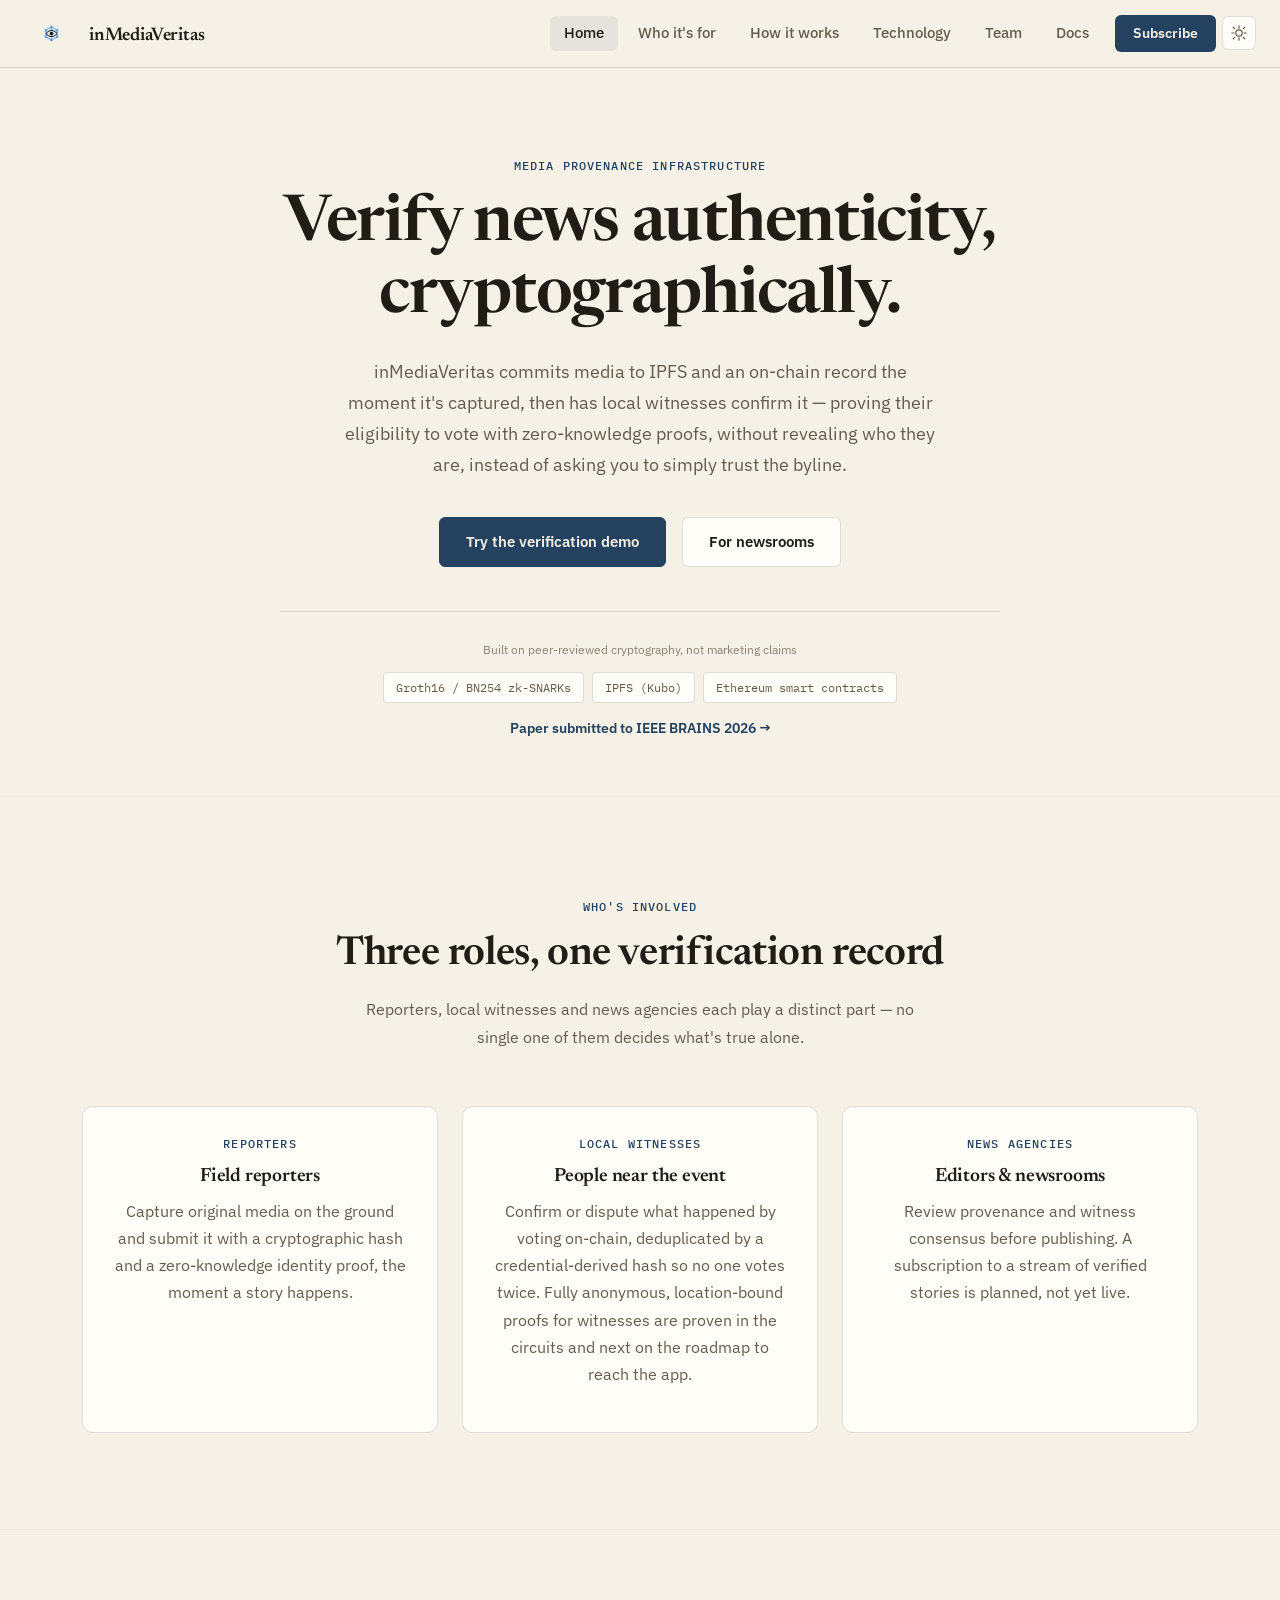
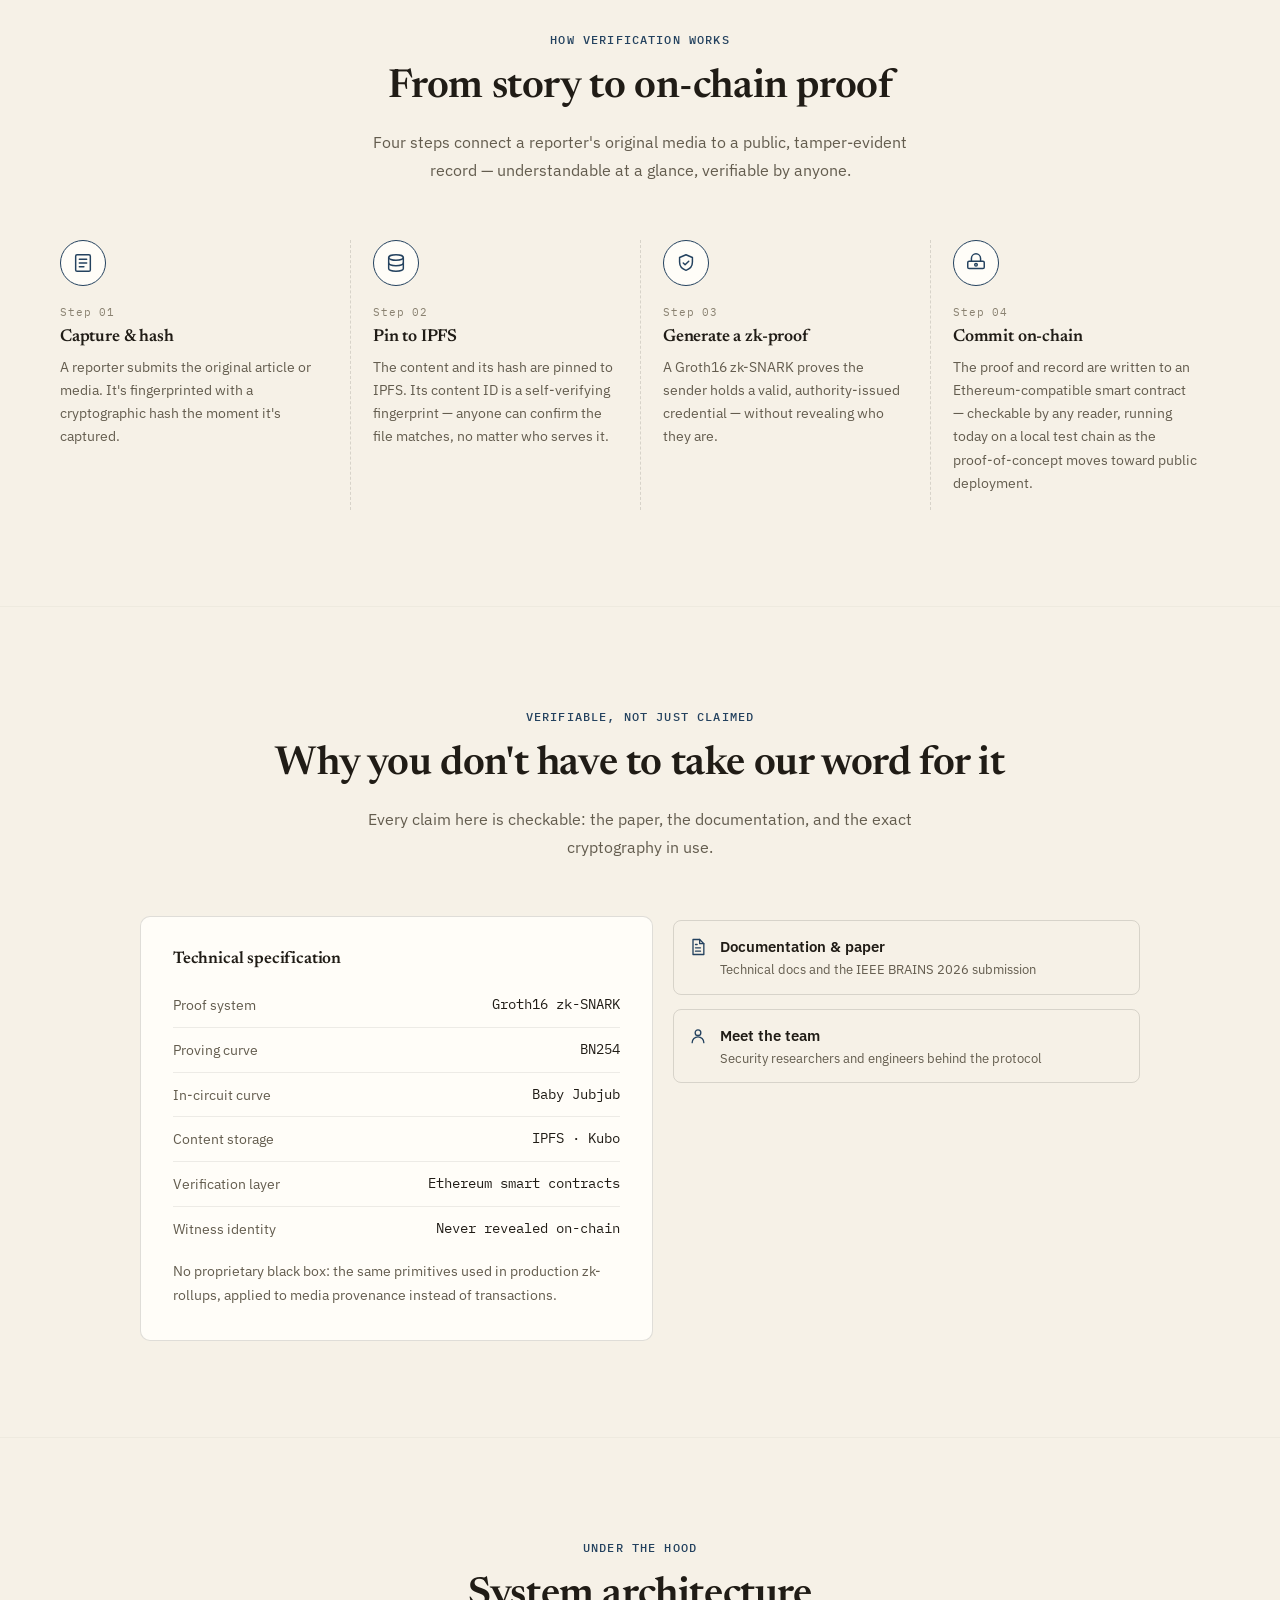
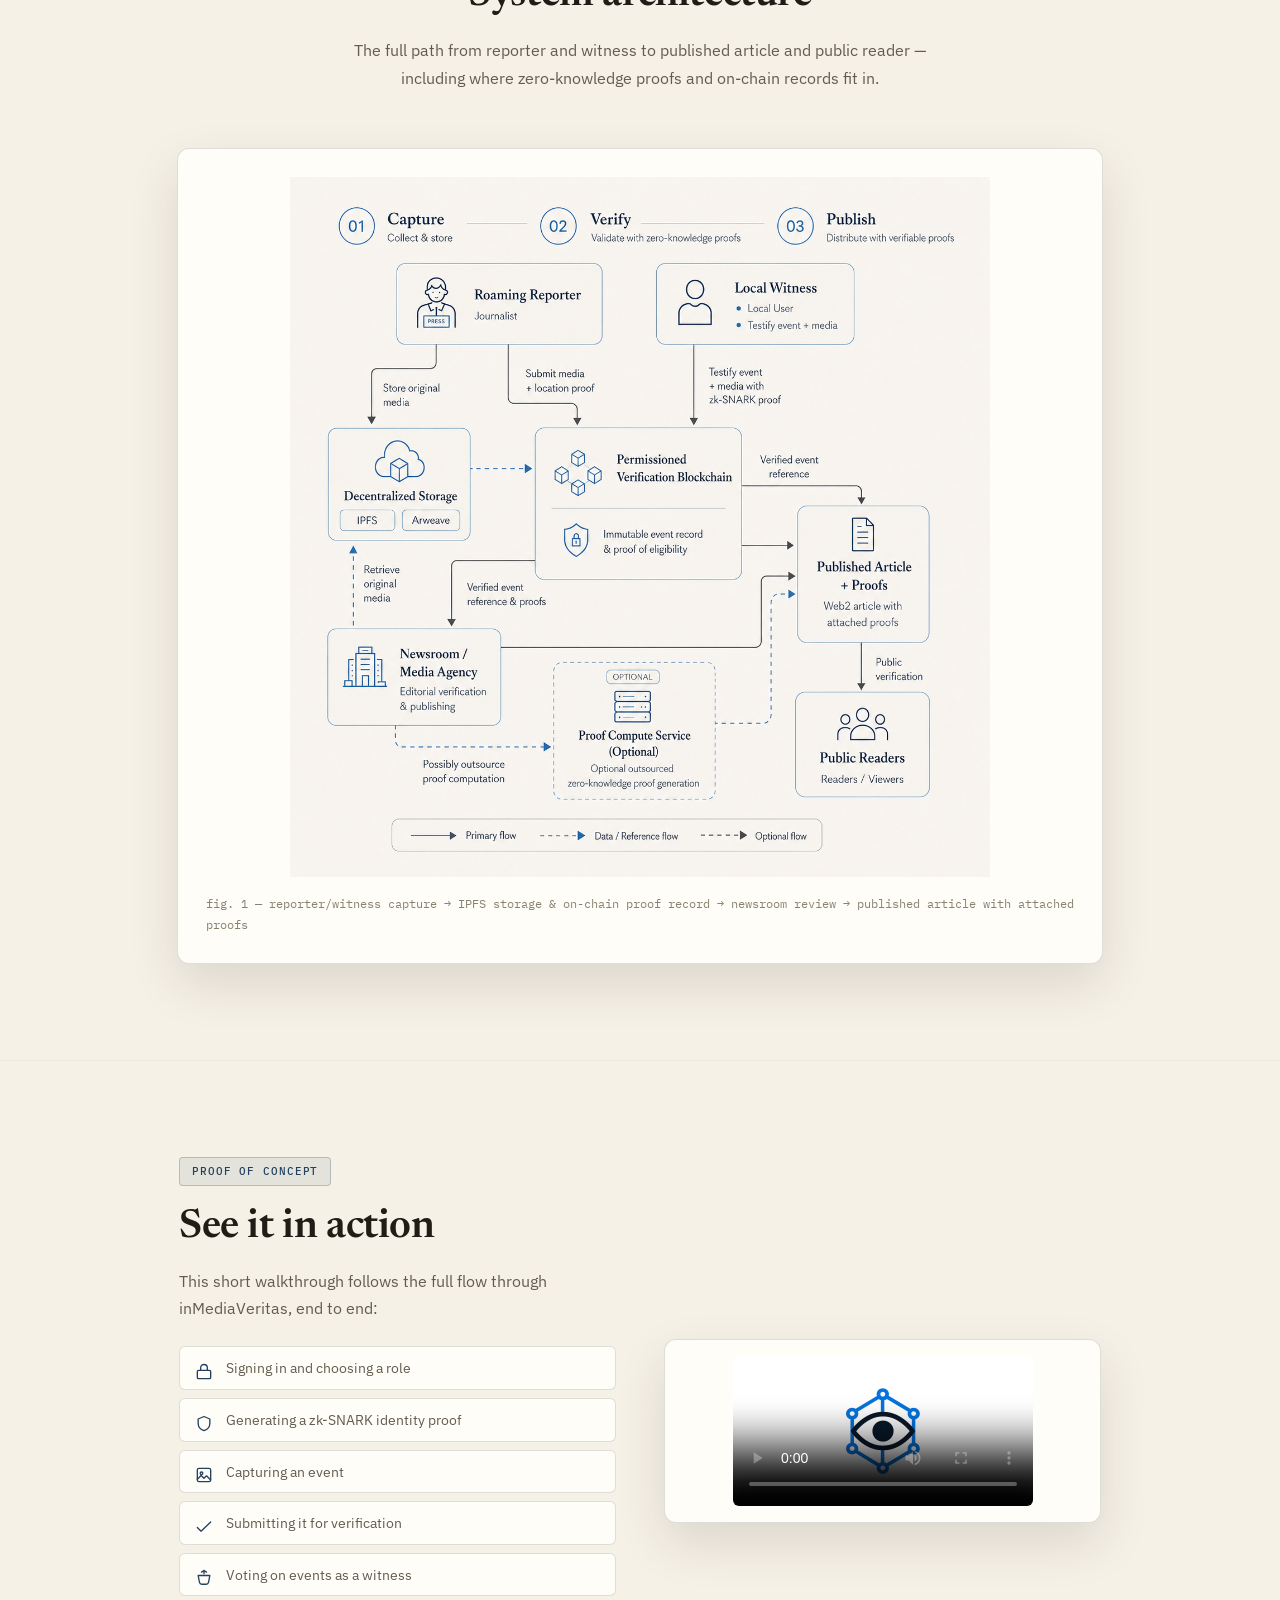
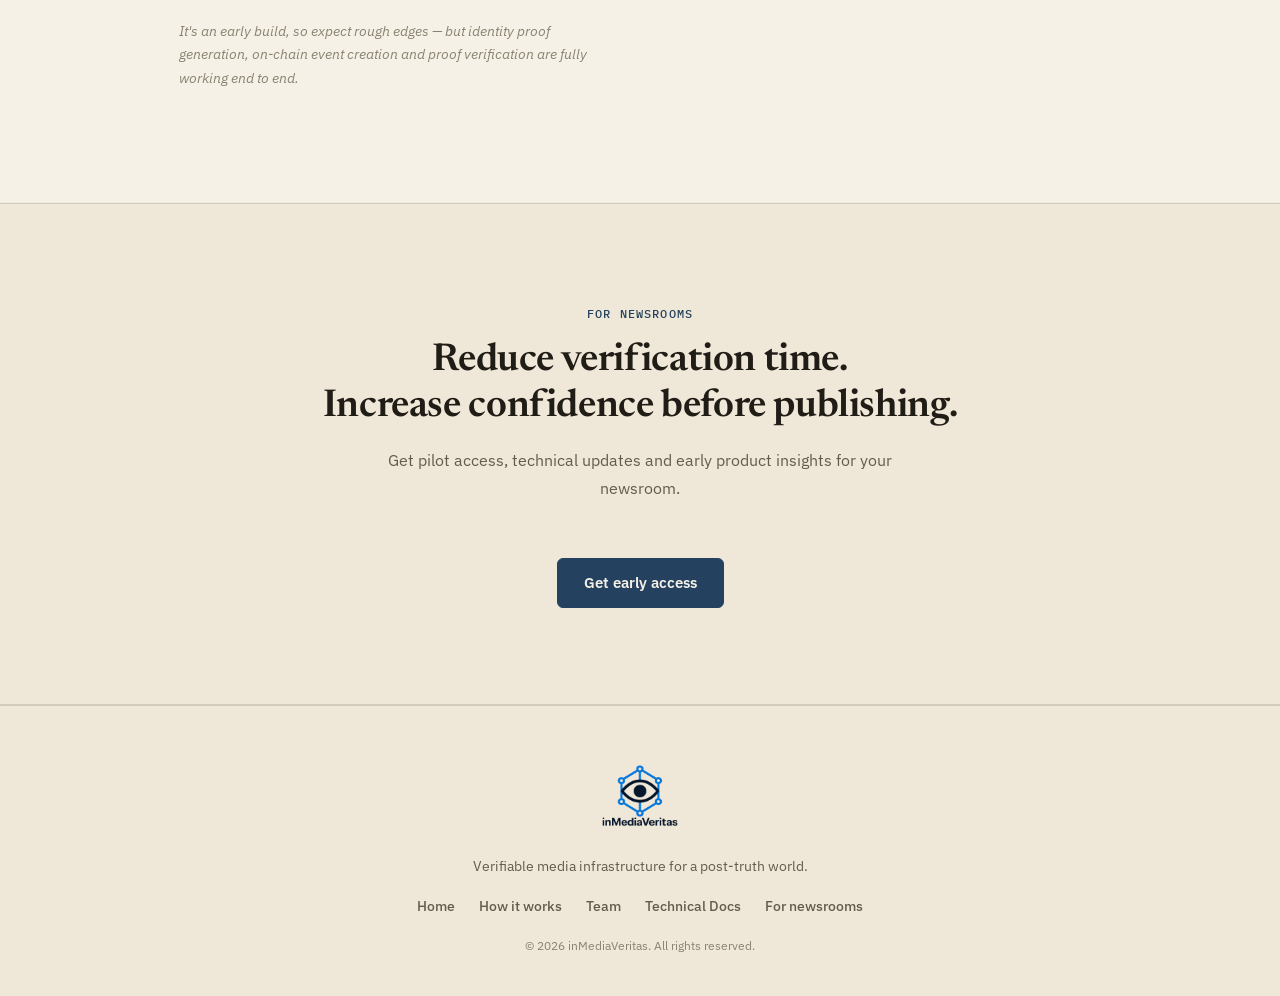
==== commit 2b48c823: "Add dark mode toggle with theme-aware logos and nav redesign - Add light/dark theme toggle (theme.js" ====
--- a/index.html
+++ b/index.html
@@ -2,6 +2,15 @@
 <html lang="en">
 <head>
   <meta charset="UTF-8">
+  <script>
+    (function () {
+      var t = localStorage.getItem('theme');
+      if (t !== 'dark' && t !== 'light') {
+        t = window.matchMedia('(prefers-color-scheme: dark)').matches ? 'dark' : 'light';
+      }
+      document.documentElement.setAttribute('data-theme', t);
+    })();
+  </script>
   <meta name="viewport" content="width=device-width, initial-scale=1.0">
   <title>inMediaVeritas — Verify news authenticity, cryptographically</title>
   <meta name="description" content="inMediaVeritas commits media to IPFS and Ethereum on-chain records, then lets local witnesses confirm it with zero-knowledge proofs of eligibility — not editorial trust alone.">
@@ -19,23 +28,31 @@
   <!-- Navigation -->
   <nav class="navbar-custom">
     <div class="nav-brand">
-      <img src="imgs/logo.svg" class="navbar-logo" alt="inMediaVeritas">
+      <img src="imgs/logo.svg" class="navbar-logo theme-logo-light" alt="inMediaVeritas">
+      <img src="imgs/logo-on-dark.png" class="navbar-logo theme-logo-dark" alt="inMediaVeritas">
       <span class="navbar-brand-text">inMediaVeritas</span>
     </div>
-    <button class="nav-hamburger" id="navHamburger" onclick="toggleNav()" aria-label="Menu">
-      <span></span><span></span><span></span>
-    </button>
-    <div class="nav-menu">
-      <a href="index.html" class="nav-link-custom active">Home</a>
-      <a href="#who" class="nav-link-custom">Who it's for</a>
-      <a href="#how-it-works" class="nav-link-custom">How it works</a>
-      <a href="#trust" class="nav-link-custom">Technology</a>
-      <a href="team.html" class="nav-link-custom">Team</a>
-      <a href="https://github.com/InMediaVeritas/Documentation" class="nav-link-custom" target="_blank">Docs</a>
-      <a href="subscribe.html" class="nav-subscribe-btn">For newsrooms</a>
+    <div class="nav-right">
+      <button class="theme-toggle-btn" id="themeToggle" onclick="toggleTheme()" aria-label="Toggle dark mode">
+        <svg class="icon-sun" viewBox="0 0 24 24" fill="none" stroke="currentColor" stroke-width="1.6" stroke-linecap="round" stroke-linejoin="round" aria-hidden="true"><circle cx="12" cy="12" r="4.2"/><path d="M12 2.5v3M12 18.5v3M4.2 4.2l2.1 2.1M17.7 17.7l2.1 2.1M2.5 12h3M18.5 12h3M4.2 19.8l2.1-2.1M17.7 6.3l2.1-2.1"/></svg>
+        <svg class="icon-moon" viewBox="0 0 24 24" fill="none" stroke="currentColor" stroke-width="1.6" stroke-linecap="round" stroke-linejoin="round" aria-hidden="true"><path d="M20 14.5A8.5 8.5 0 1 1 9.5 4a6.8 6.8 0 0 0 10.5 10.5z"/></svg>
+      </button>
+      <button class="nav-hamburger" id="navHamburger" onclick="toggleNav()" aria-label="Menu">
+        <span></span><span></span><span></span>
+      </button>
+      <div class="nav-menu">
+        <a href="index.html" class="nav-link-custom active first-link">Home</a>
+        <a href="#who" class="nav-link-custom">Who it's for</a>
+        <a href="#how-it-works" class="nav-link-custom">How it works</a>
+        <a href="#trust" class="nav-link-custom">Technology</a>
+        <a href="team.html" class="nav-link-custom">Team</a>
+        <a href="https://github.com/InMediaVeritas/Documentation" class="nav-link-custom" target="_blank">Docs</a>
+        <a href="subscribe.html" class="nav-subscribe-btn">Subscribe</a>
+      </div>
     </div>
   </nav>
   <script src="nav.js"></script>
+  <script src="theme.js"></script>
 
   <main id="main">
 
@@ -194,7 +211,8 @@
         <div class="row justify-content-center">
           <div class="col-12 col-md-10">
             <div class="arch-panel">
-              <img src="imgs/archwhite.png" class="arch-img" alt="Diagram showing the inMediaVeritas verification pipeline: a reporter and local witness submit media and proofs to content-addressed IPFS storage and an Ethereum-compatible verification chain, which a newsroom reviews before publishing an article with attached proofs for public readers to verify.">
+              <img src="imgs/archwhite.png" class="arch-img arch-img-light" alt="Diagram showing the inMediaVeritas verification pipeline: a reporter and local witness submit media and proofs to content-addressed IPFS storage and an Ethereum-compatible verification chain, which a newsroom reviews before publishing an article with attached proofs for public readers to verify.">
+              <img src="imgs/arch_darker.png" class="arch-img arch-img-dark" alt="Diagram showing the inMediaVeritas verification pipeline: a reporter and local witness submit media and proofs to content-addressed IPFS storage and an Ethereum-compatible verification chain, which a newsroom reviews before publishing an article with attached proofs for public readers to verify.">
               <p class="arch-caption">fig. 1 — reporter/witness capture → IPFS storage &amp; on-chain proof record → newsroom review → published article with attached proofs</p>
             </div>
           </div>
@@ -263,7 +281,8 @@
   <!-- Footer -->
   <footer>
     <div class="footer-inner">
-      <img src="imgs/logo_withText.svg" class="footer-logo" alt="inMediaVeritas">
+      <img src="imgs/logo_withText.svg" class="footer-logo theme-logo-light" alt="inMediaVeritas">
+      <img src="imgs/logo_withText-on-dark.png" class="footer-logo theme-logo-dark" alt="inMediaVeritas">
       <p class="footer-tagline">Verifiable media infrastructure for a post-truth world.</p>
       <div class="footer-links">
         <a href="index.html" class="footer-link">Home</a>
--- a/maincss.css
+++ b/maincss.css
@@ -13,12 +13,34 @@
   --line: rgba(32, 28, 22, .14);
   --line-soft: rgba(32, 28, 22, .08);
   --shadow: rgba(32, 24, 12, .12);
+  --nav-bg: rgba(246, 241, 231, 0.9);
+  --nav-bg-solid: rgba(246, 241, 231, 0.98);
+}
+
+:root[data-theme="dark"] {
+  --paper: #16140f;
+  --paper-soft: #1d1b15;
+  --surface: #211f18;
+  --ink: #f1ece0;
+  --ink-muted: #b7ae9c;
+  --ink-faint: #837c6d;
+  --accent: #6fa1cf;
+  --accent-strong: #9cc3e6;
+  --accent-wash: rgba(111, 161, 207, .12);
+  --line: rgba(241, 236, 224, .14);
+  --line-soft: rgba(241, 236, 224, .08);
+  --shadow: rgba(0, 0, 0, .4);
+  --nav-bg: rgba(22, 20, 15, 0.85);
+  --nav-bg-solid: rgba(22, 20, 15, 0.97);
 }
 
 *, *::before, *::after {
   box-sizing: border-box;
 }
-
+.first-link{
+  margin-left:10px;
+
+}
 body, html {
   width: 100%;
   margin: 0;
@@ -26,6 +48,7 @@
   font-family: 'IBM Plex Sans', system-ui, sans-serif;
   background: var(--paper);
   color: var(--ink);
+  transition: background 0.25s ease, color 0.25s ease;
 }
 
 h1, h2, h3, h4, h5, h6 {
@@ -74,7 +97,7 @@
 
 /* ── Navigation ── */
 .navbar-custom {
-  background: rgba(246, 241, 231, 0.9);
+  background: var(--nav-bg);
   backdrop-filter: blur(10px);
   -webkit-backdrop-filter: blur(10px);
   border-bottom: 1px solid var(--line);
@@ -97,9 +120,11 @@
   font-family: 'Newsreader', Georgia, serif;
   font-size: 1.15rem;
   font-weight: 600;
+  line-height: 1;
   color: var(--ink);
   letter-spacing: -0.01em;
   white-space: nowrap;
+  transform: translateY(3px);
 }
 
 .nav-menu {
@@ -109,9 +134,22 @@
 }
 
 .navbar-logo {
-  height: 42px;
-  width: 42px;
+  height: 55px;
+  width: 55px;
   object-fit: contain;
+}
+
+/* ── Theme-aware logo swap ── */
+.theme-logo-dark {
+  display: none;
+}
+
+:root[data-theme="dark"] .theme-logo-light {
+  display: none;
+}
+
+:root[data-theme="dark"] .theme-logo-dark {
+  display: block;
 }
 
 .nav-link-custom {
@@ -146,7 +184,63 @@
 
 .nav-subscribe-btn:hover {
   background: var(--accent-strong);
-  transform: translateY(-1px);
+}
+
+/* ── Theme toggle ── */
+.nav-right {
+  display: flex;
+  align-items: center;
+  gap: 6px;
+}
+
+.nav-right .nav-menu {
+  order: 1;
+}
+
+.nav-right .theme-toggle-btn {
+  order: 2;
+}
+
+.nav-right .nav-hamburger {
+  order: 3;
+}
+
+.theme-toggle-btn {
+  display: inline-flex;
+  align-items: center;
+  justify-content: center;
+  width: 34px;
+  height: 34px;
+  border-radius: 6px;
+  border: 1px solid var(--line);
+  background: var(--surface);
+  color: var(--ink-muted);
+  cursor: pointer;
+  flex-shrink: 0;
+  transition: background 0.2s, color 0.2s, border-color 0.2s;
+}
+
+.theme-toggle-btn:hover {
+  color: var(--ink);
+  border-color: var(--ink-faint);
+  background: var(--paper-soft);
+}
+
+.theme-toggle-btn svg {
+  width: 18px;
+  height: 18px;
+}
+
+.theme-toggle-btn .icon-moon {
+  display: none;
+}
+
+:root[data-theme="dark"] .theme-toggle-btn .icon-sun {
+  display: none;
+}
+
+:root[data-theme="dark"] .theme-toggle-btn .icon-moon {
+  display: block;
 }
 
 /* ── Layout ── */
@@ -394,7 +488,7 @@
   color: var(--ink-muted);
 }
 
-@media (max-width: 900px) {
+@media (max-width: 1000px) {
   .flow-diagram {
     grid-template-columns: 1fr;
     gap: 32px;
@@ -536,6 +630,18 @@
   object-fit: contain;
   display: block;
   border-radius: 6px;
+}
+
+.arch-img-dark {
+  display: none;
+}
+
+:root[data-theme="dark"] .arch-img-light {
+  display: none;
+}
+
+:root[data-theme="dark"] .arch-img-dark {
+  display: block;
 }
 
 .arch-caption {
@@ -661,7 +767,7 @@
   letter-spacing: -0.01em;
   margin-bottom: 16px;
   flex-shrink: 0;
-  color: var(--paper);
+  color: #f6f1e7;
 }
 
 .avatar-sky    { background: #3d5a73; }
@@ -817,6 +923,14 @@
   font-weight: 600;
 }
 
+:root[data-theme="dark"] .success-box {
+  color: #8fd6ab;
+}
+
+:root[data-theme="dark"] .error-msg {
+  color: #e28080;
+}
+
 .error-msg {
   display: none;
   color: #a13a3a;
@@ -924,7 +1038,7 @@
 }
 
 .footer-logo {
-  height: 40px;
+  height: 90px;
 }
 
 .footer-tagline {
@@ -994,7 +1108,7 @@
 }
 
 /* ── Responsive ── */
-@media (max-width: 768px) {
+@media (max-width: 868px) {
   .nav-hamburger {
     display: flex;
   }
@@ -1007,7 +1121,7 @@
     top: 100%;
     left: 0;
     right: 0;
-    background: rgba(246, 241, 231, 0.98);
+    background: var(--nav-bg-solid);
     backdrop-filter: blur(10px);
     -webkit-backdrop-filter: blur(10px);
     border-bottom: 1px solid var(--line);
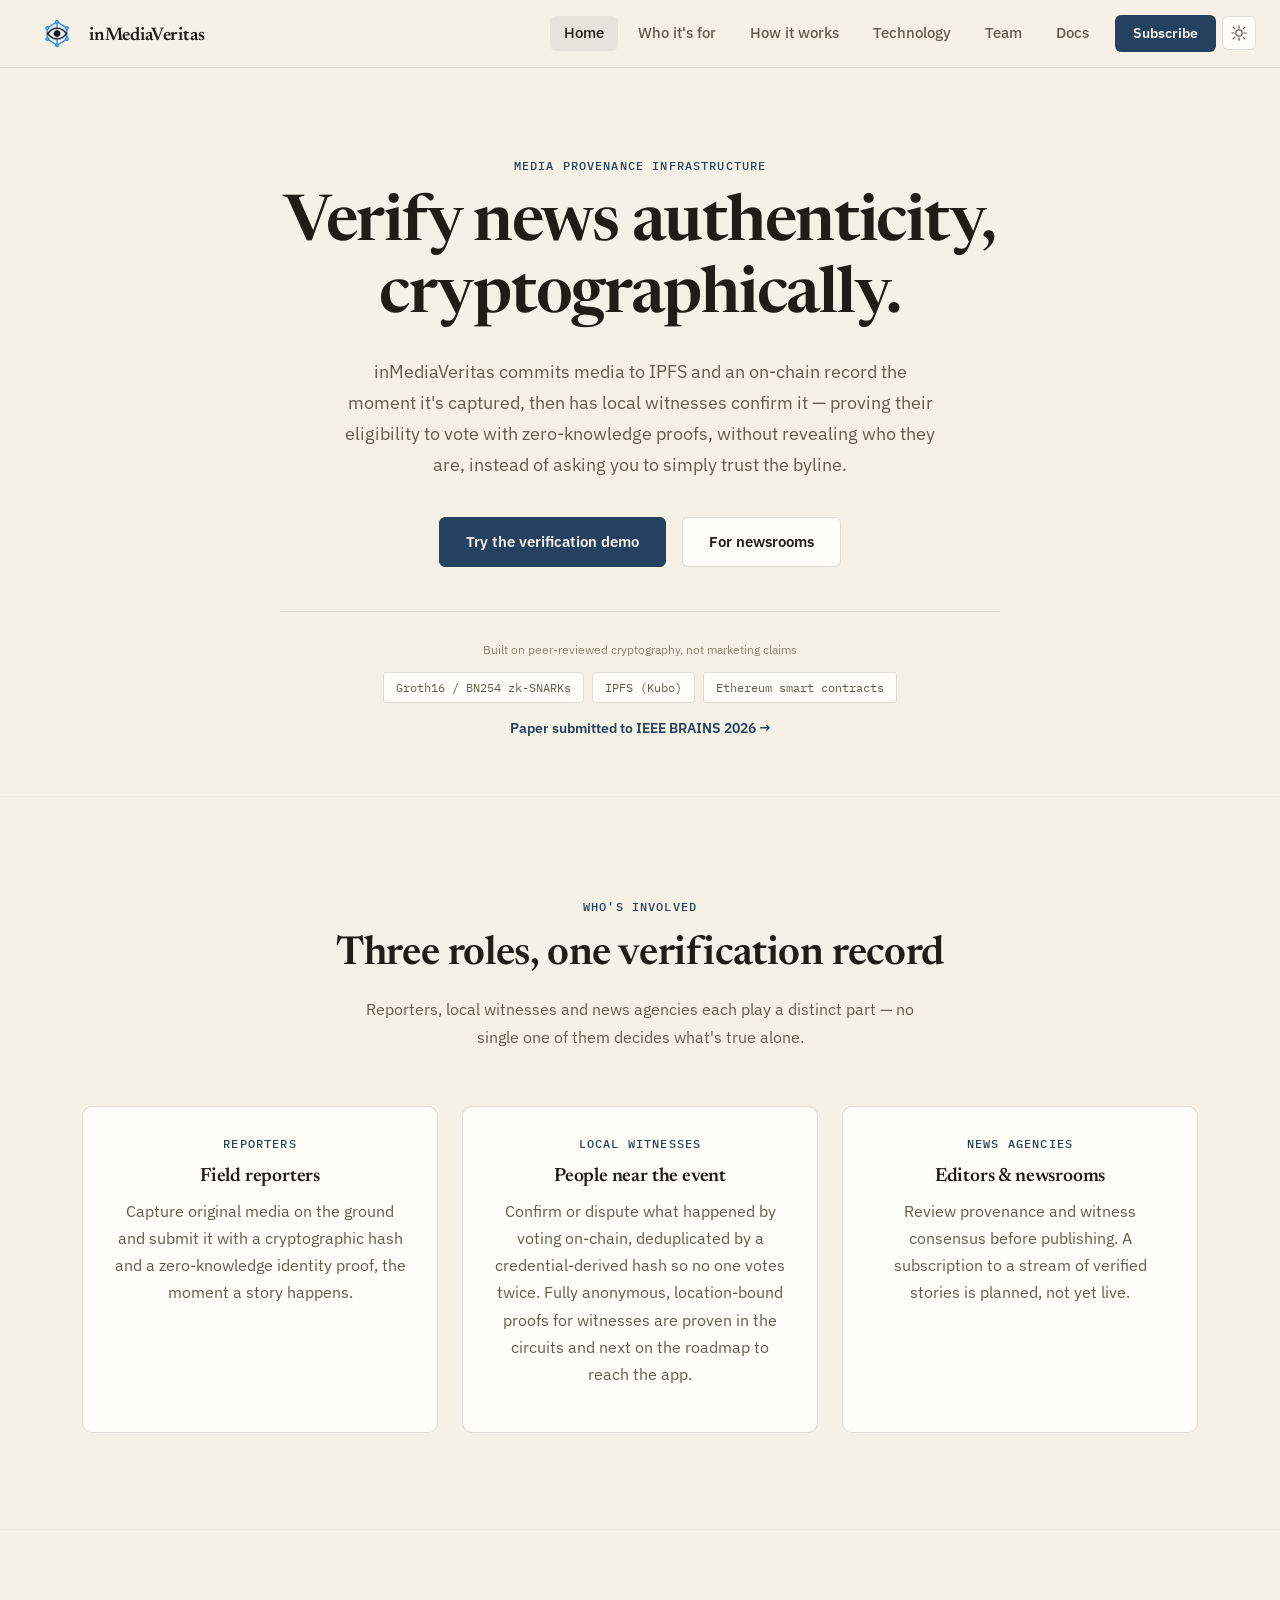
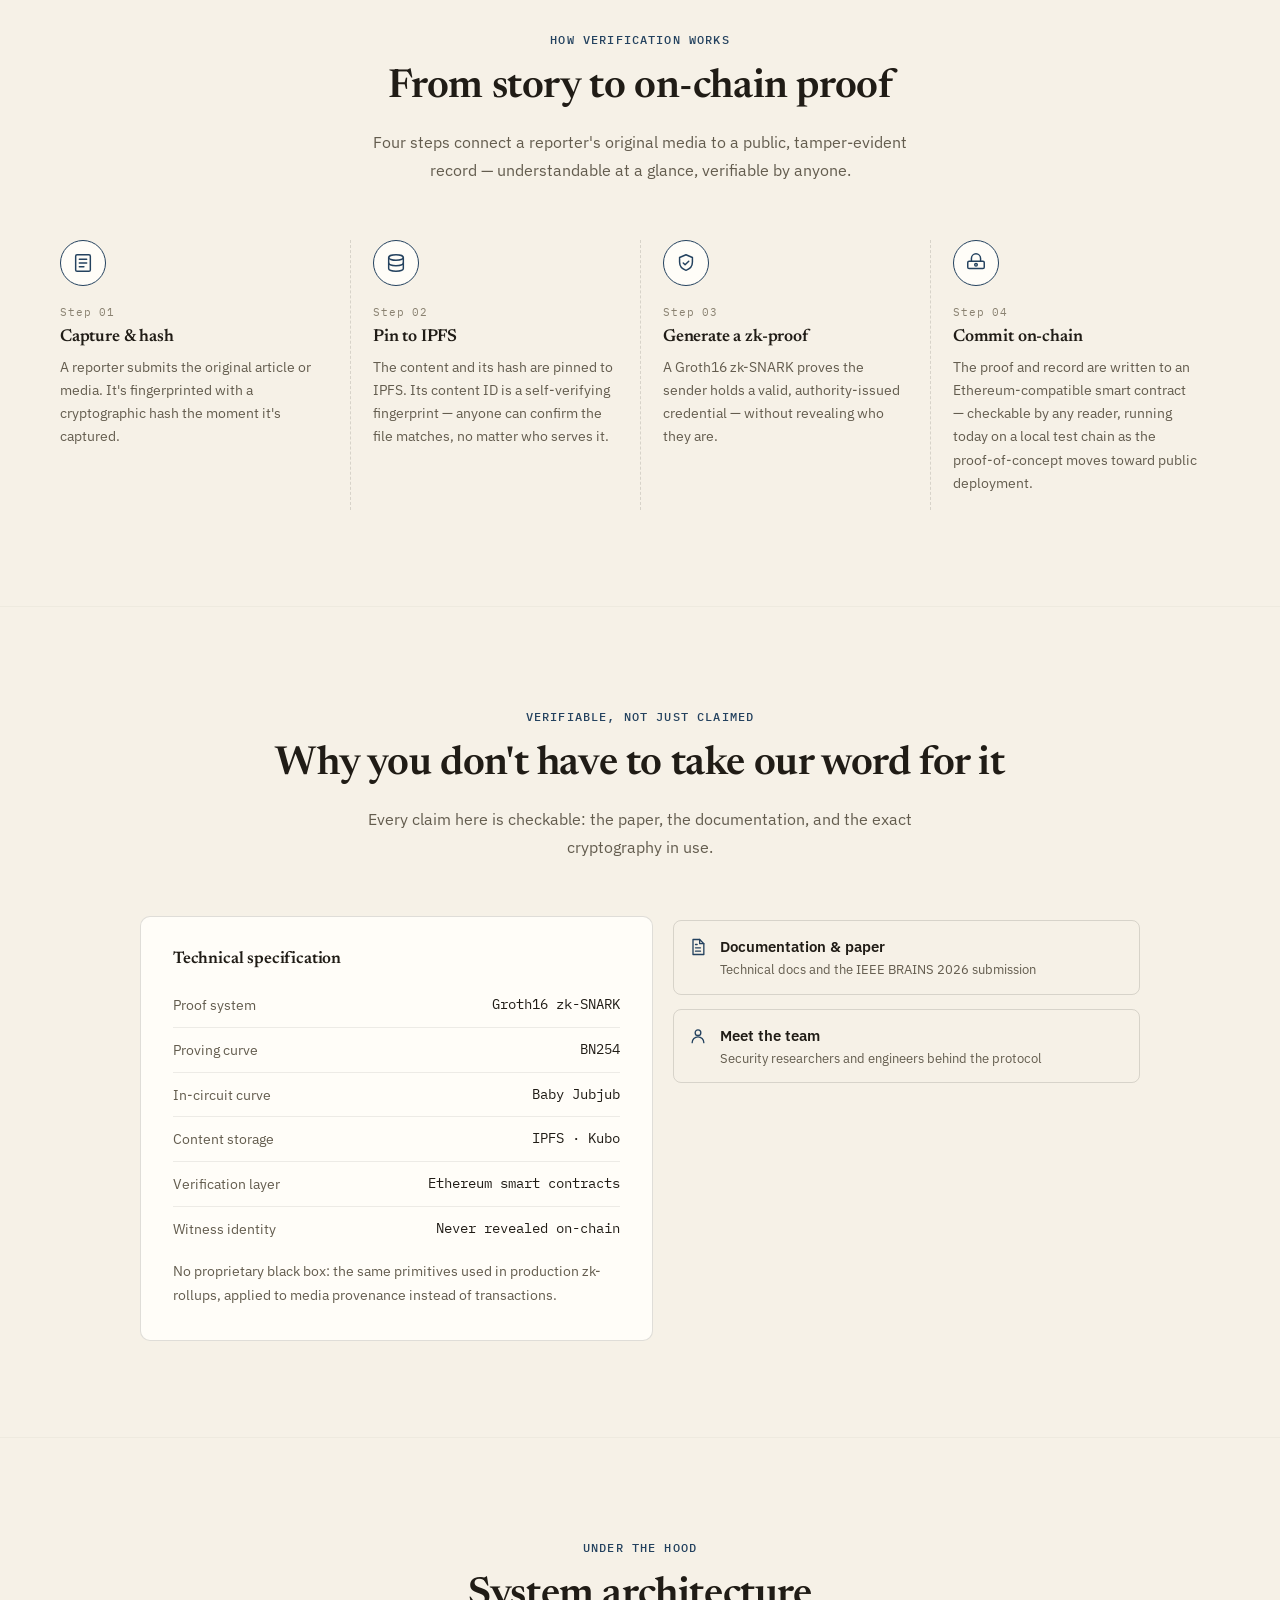
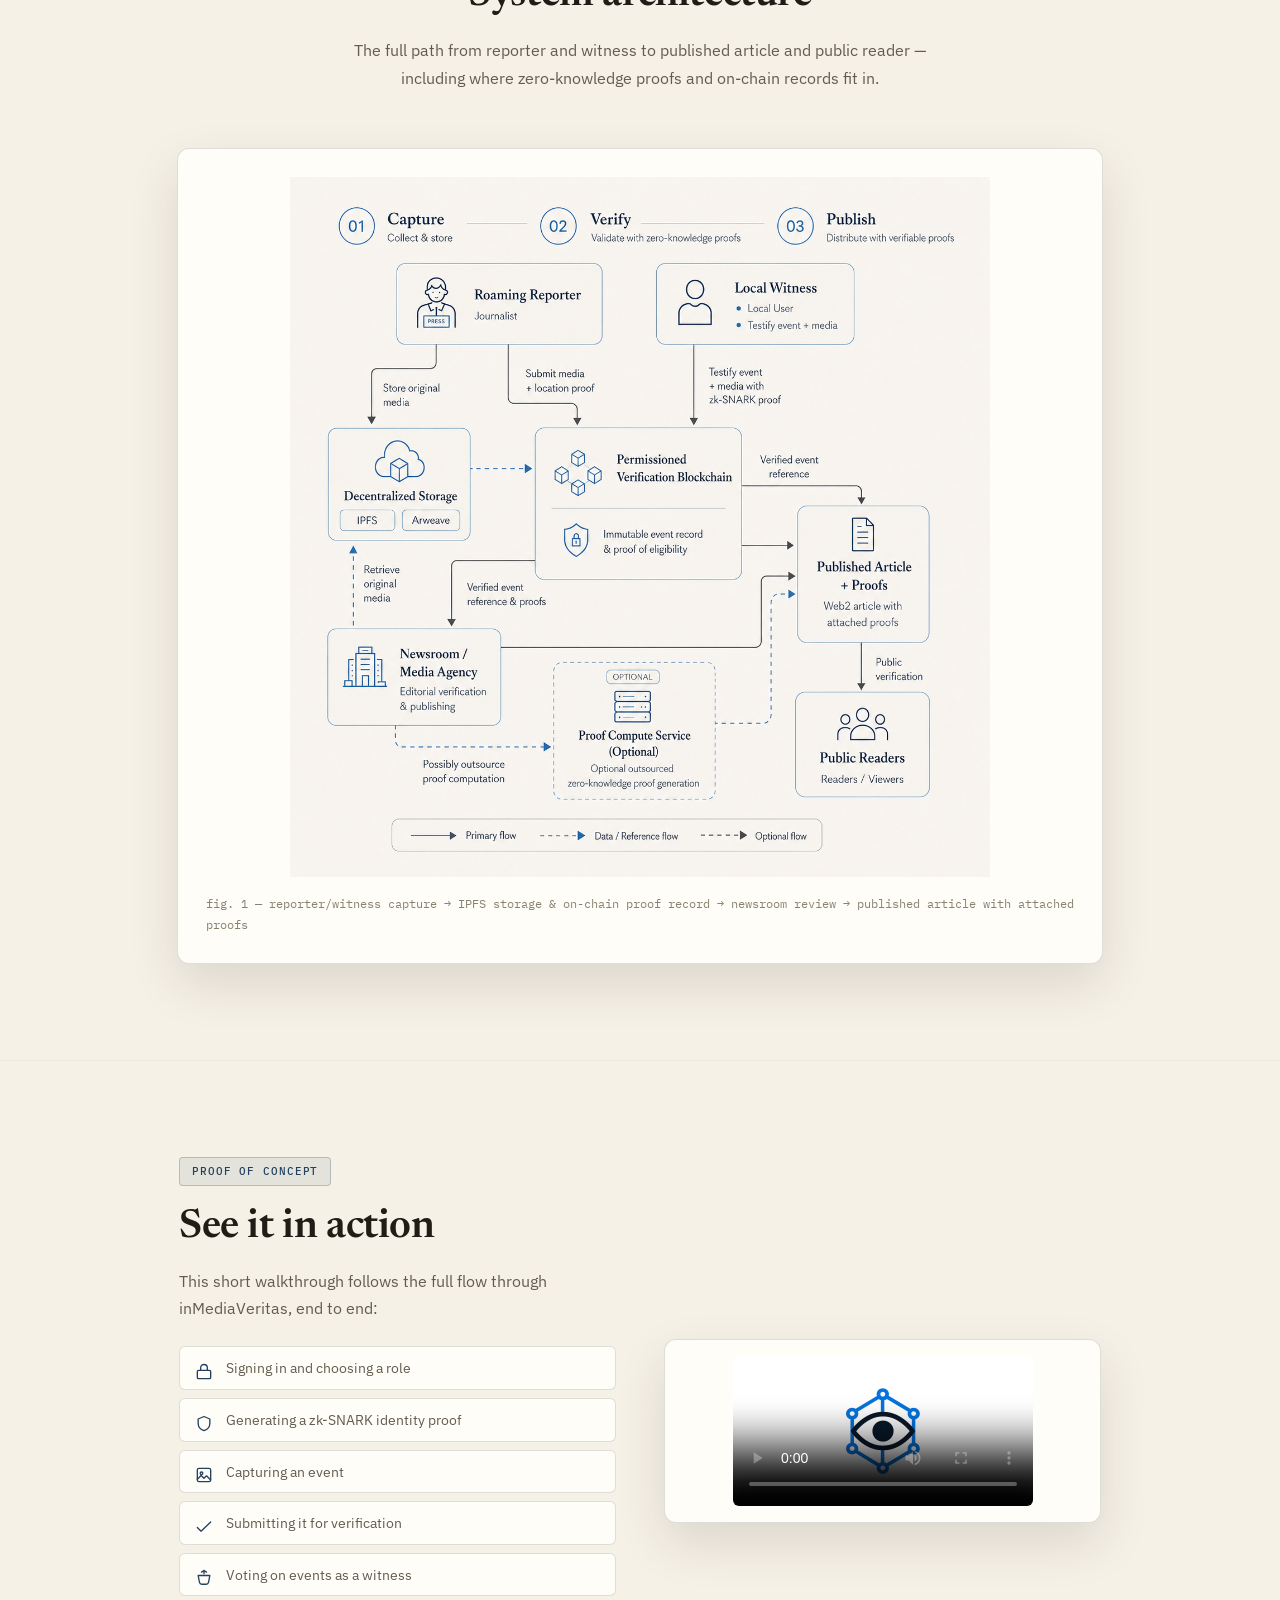
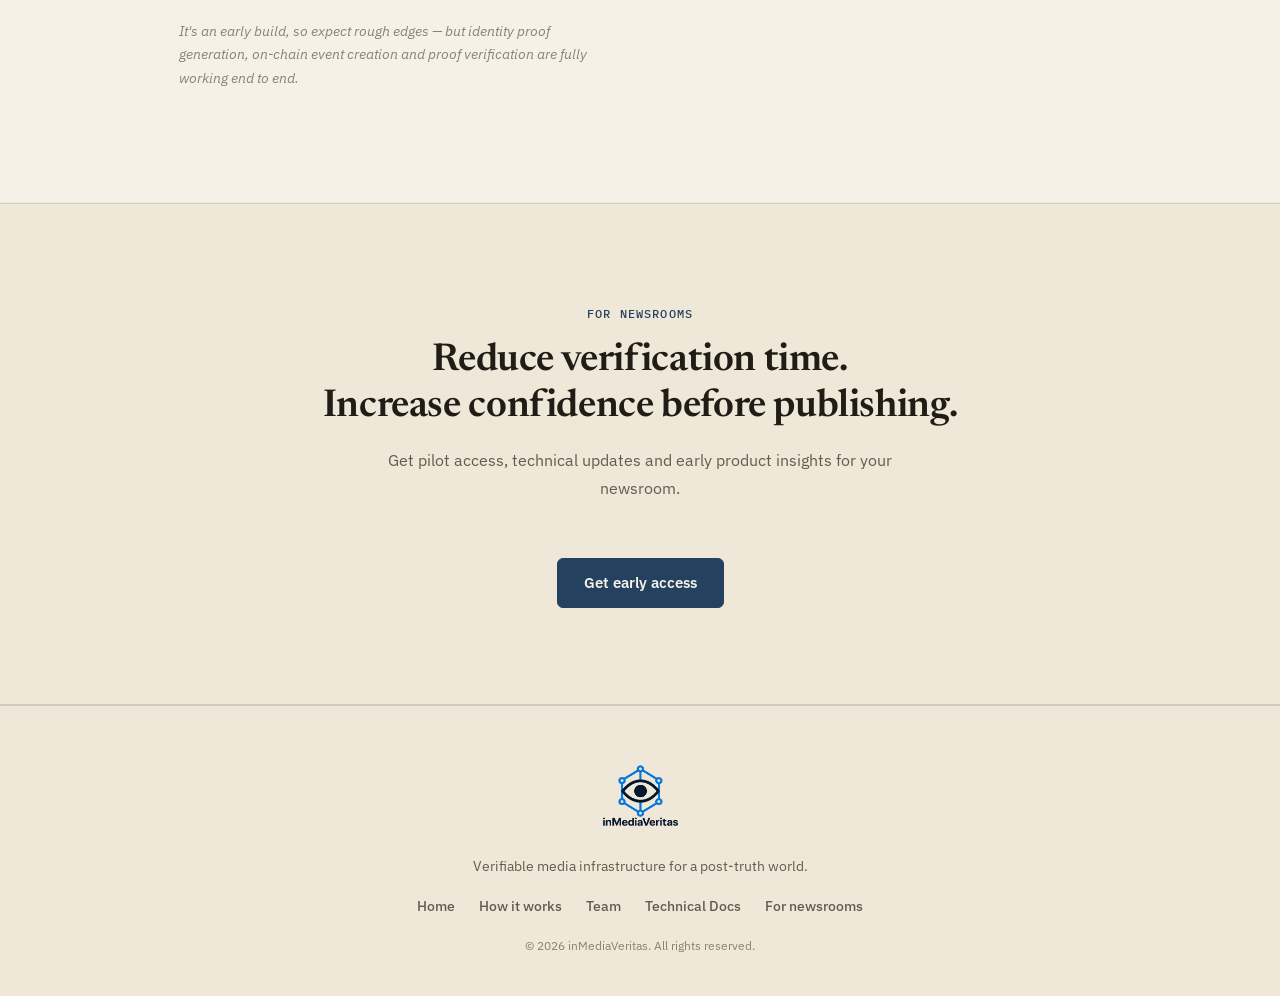
==== commit fd49eda9: "Fix blurry navbar/footer logo by using cropped, downscaled PNGs The light-theme logo.svg/logo_withTe" ====
--- a/index.html
+++ b/index.html
@@ -28,7 +28,7 @@
   <!-- Navigation -->
   <nav class="navbar-custom">
     <div class="nav-brand">
-      <img src="imgs/logo.svg" class="navbar-logo theme-logo-light" alt="inMediaVeritas">
+      <img src="imgs/logo-light.png" class="navbar-logo theme-logo-light" alt="inMediaVeritas">
       <img src="imgs/logo-on-dark.png" class="navbar-logo theme-logo-dark" alt="inMediaVeritas">
       <span class="navbar-brand-text">inMediaVeritas</span>
     </div>
@@ -281,7 +281,7 @@
   <!-- Footer -->
   <footer>
     <div class="footer-inner">
-      <img src="imgs/logo_withText.svg" class="footer-logo theme-logo-light" alt="inMediaVeritas">
+      <img src="imgs/logo_withText-light.png" class="footer-logo theme-logo-light" alt="inMediaVeritas">
       <img src="imgs/logo_withText-on-dark.png" class="footer-logo theme-logo-dark" alt="inMediaVeritas">
       <p class="footer-tagline">Verifiable media infrastructure for a post-truth world.</p>
       <div class="footer-links">
